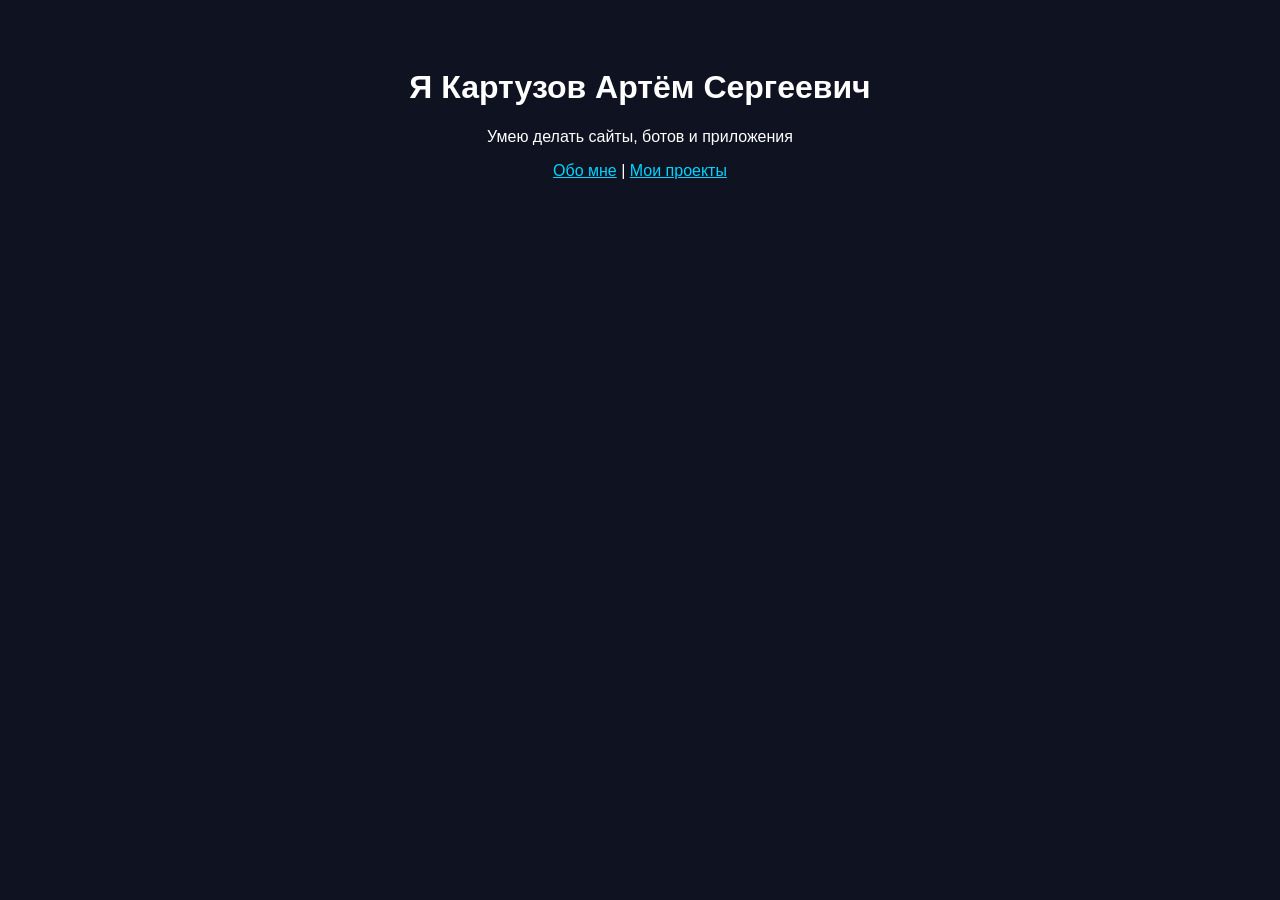
==== index.html @ 10191987 "Add files via upload" ====
<!DOCTYPE html><html lang='ru'><head><meta charset='UTF-8'><title>Главная</title><link rel='stylesheet' href='styles.css'></head><body><h1>Я Картузов Артём Сергеевич</h1><p>Умею делать сайты, ботов и приложения</p><a href='about.html'>Обо мне</a> | <a href='projects.html'>Мои проекты</a><script src='script.js'></script></body></html>
---- styles.css ----
body{font-family:sans-serif;background:#0f1220;color:white;text-align:center;padding:40px;}a{color:#00d4ff;}
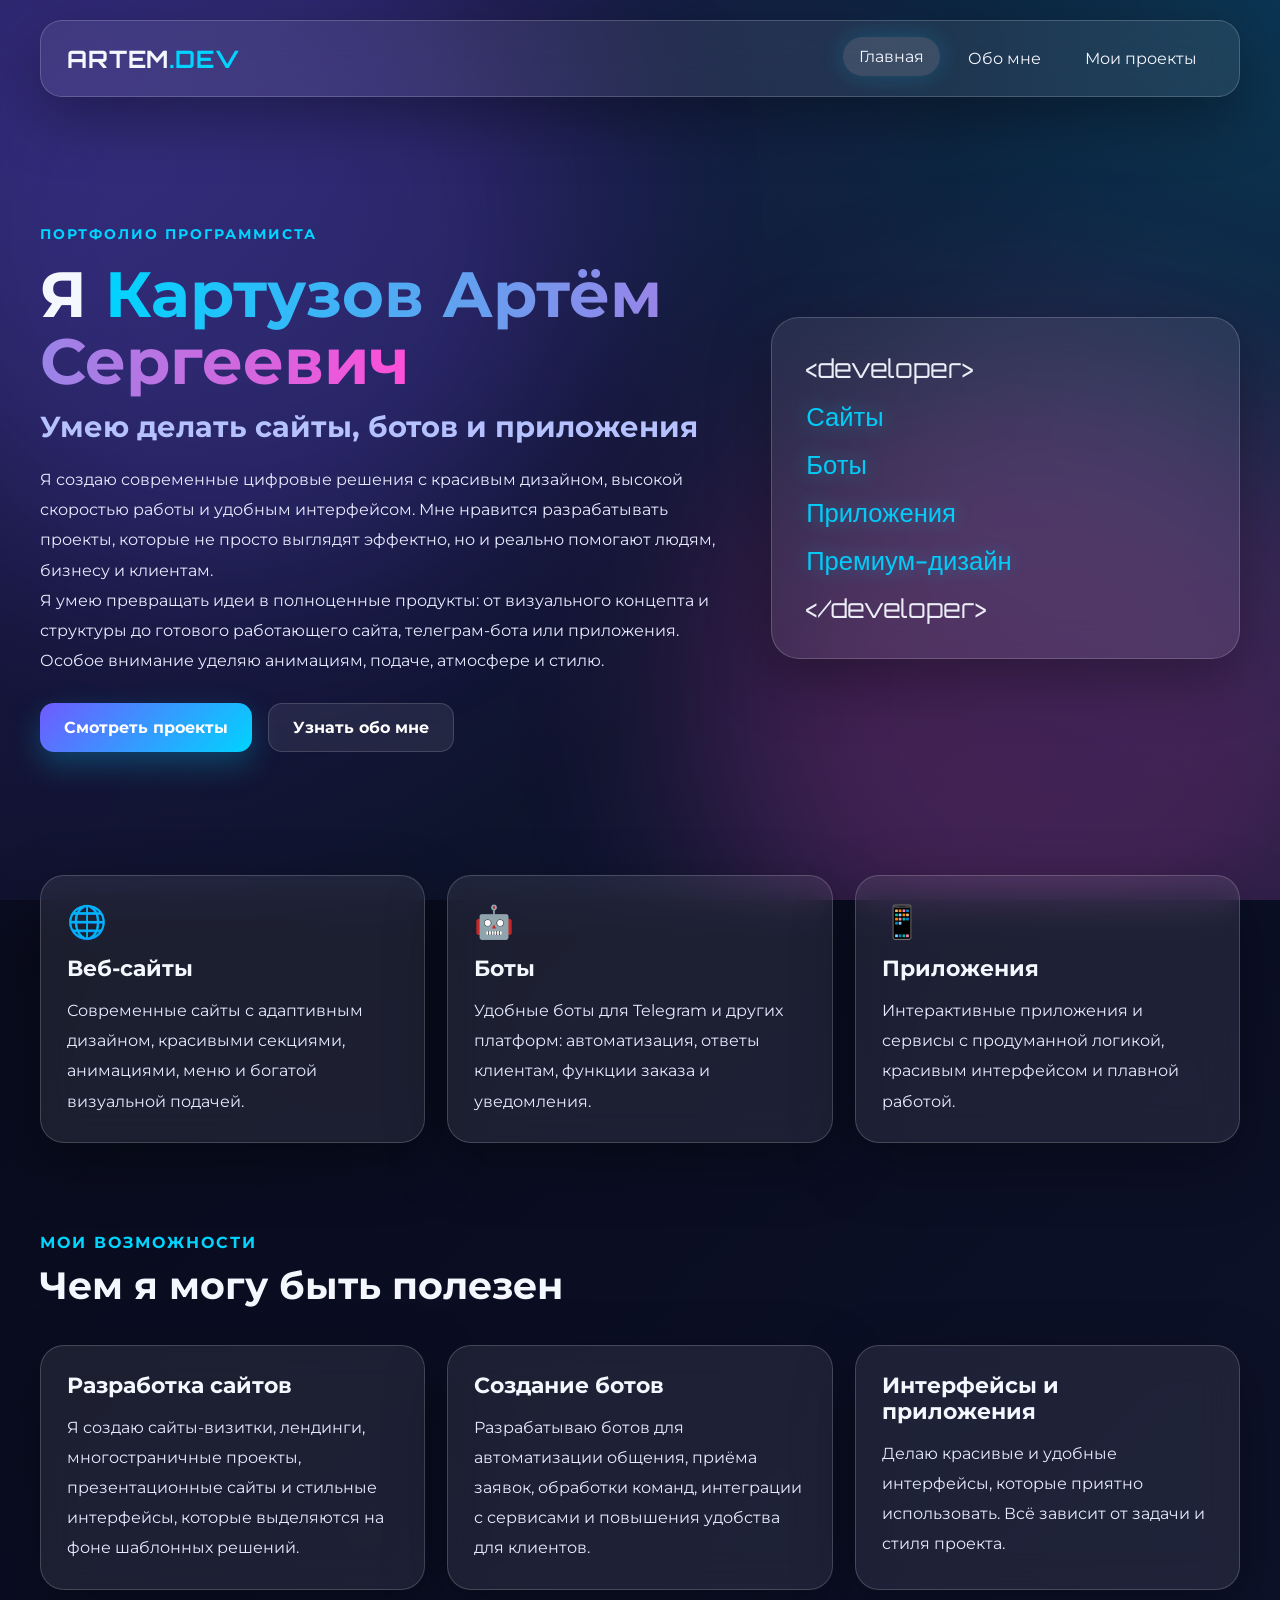
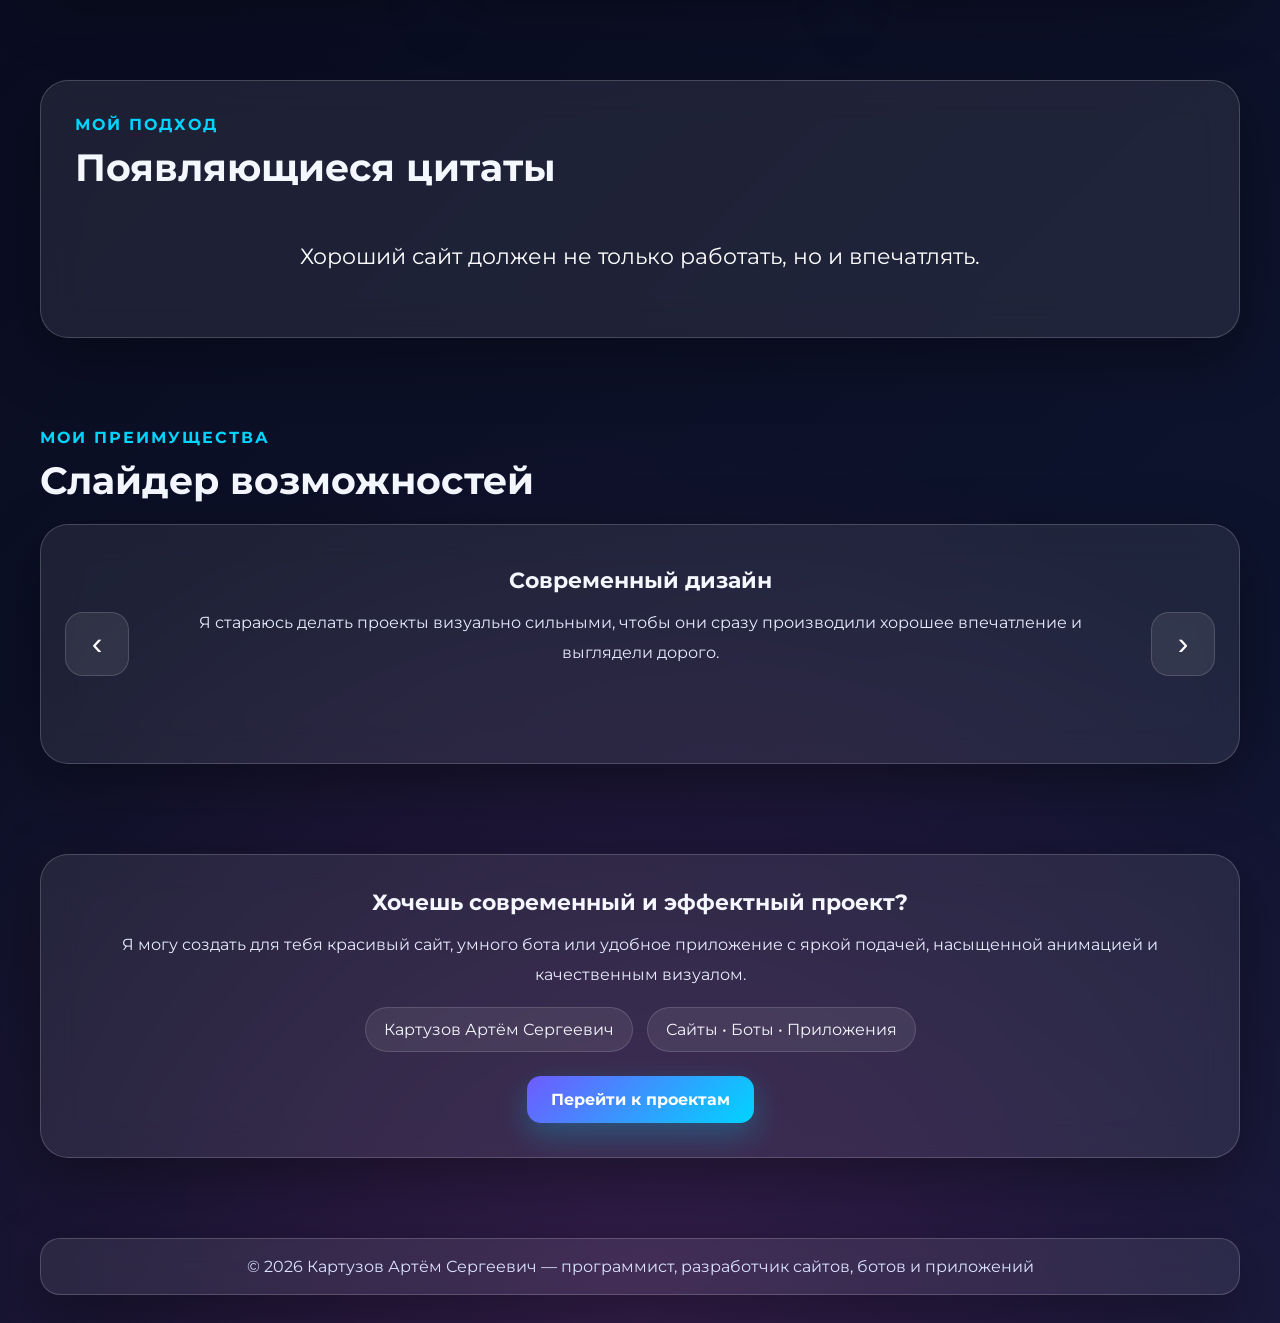
==== commit b961710d: "Add files via upload" ====
--- a/index.html
+++ b/index.html
@@ -1 +1,445 @@
-<!DOCTYPE html><html lang='ru'><head><meta charset='UTF-8'><title>Главная</title><link rel='stylesheet' href='styles.css'></head><body><h1>Я Картузов Артём Сергеевич</h1><p>Умею делать сайты, ботов и приложения</p><a href='about.html'>Обо мне</a> | <a href='projects.html'>Мои проекты</a><script src='script.js'></script></body></html>+<!DOCTYPE html>
+<html lang="ru">
+<head>
+  <meta charset="UTF-8" />
+  <meta name="viewport" content="width=device-width, initial-scale=1.0" />
+  <title>Артём Картузов — Программист</title>
+  <link rel="preconnect" href="https://fonts.googleapis.com">
+  <link rel="preconnect" href="https://fonts.gstatic.com" crossorigin>
+  <link href="https://fonts.googleapis.com/css2?family=Montserrat:wght@400;500;700;800&family=Orbitron:wght@500;700&display=swap" rel="stylesheet">
+  <style>
+
+*{margin:0;padding:0;box-sizing:border-box}
+:root{
+  --bg:#070816;
+  --bg2:#0f1633;
+  --text:#f5f7ff;
+  --muted:#b6c2ff;
+  --accent1:#6f5bff;
+  --accent2:#00d4ff;
+  --accent3:#ff4fd8;
+  --glass:rgba(255,255,255,.08);
+  --border:rgba(255,255,255,.18);
+  --shadow:0 20px 60px rgba(0,0,0,.35);
+}
+html{scroll-behavior:smooth}
+body{
+  font-family:'Montserrat',sans-serif;
+  background:
+    radial-gradient(circle at top left, rgba(111,91,255,.25), transparent 30%),
+    radial-gradient(circle at top right, rgba(0,212,255,.18), transparent 25%),
+    radial-gradient(circle at bottom center, rgba(255,79,216,.16), transparent 30%),
+    linear-gradient(135deg,var(--bg),var(--bg2));
+  color:var(--text);
+  min-height:100vh;
+  overflow-x:hidden;
+}
+.bg-animation{
+  position:fixed; inset:0; z-index:-3;
+  background:linear-gradient(120deg, rgba(111,91,255,.08), rgba(0,212,255,.05), rgba(255,79,216,.08));
+  background-size:300% 300%;
+  animation:bgShift 10s ease infinite;
+}
+.particles{position:fixed; inset:0; z-index:-2; overflow:hidden}
+.particles::before,.particles::after{
+  content:""; position:absolute; width:700px; height:700px; border-radius:50%;
+  filter:blur(100px); opacity:.22;
+}
+.particles::before{top:-120px; left:-120px; background:var(--accent1); animation:blobMove1 12s ease-in-out infinite}
+.particles::after{bottom:-150px; right:-120px; background:var(--accent3); animation:blobMove2 14s ease-in-out infinite}
+.glass{
+  background:var(--glass);
+  backdrop-filter:blur(18px);
+  -webkit-backdrop-filter:blur(18px);
+  border:1px solid var(--border);
+  box-shadow:var(--shadow);
+}
+.header{
+  width:calc(100% - 40px); max-width:1200px; margin:20px auto 0;
+  border-radius:22px; padding:18px 26px; display:flex; justify-content:space-between;
+  align-items:center; position:sticky; top:16px; z-index:50;
+}
+.logo{font-family:'Orbitron',sans-serif; font-size:1.5rem; font-weight:700; letter-spacing:1px}
+.logo span{color:var(--accent2)}
+.nav{display:flex; gap:12px; flex-wrap:wrap}
+.nav a{
+  color:var(--text); text-decoration:none; padding:10px 16px; border-radius:999px;
+  transition:.35s ease; position:relative;
+}
+.nav a:hover,.nav a.active{
+  background:rgba(255,255,255,.12); transform:translateY(-2px);
+  box-shadow:0 0 25px rgba(0,212,255,.2);
+}
+main{width:min(1200px, calc(100% - 40px)); margin:40px auto 80px}
+.hero,.page-hero{
+  display:grid; grid-template-columns:1.2fr .8fr; gap:28px; align-items:center; min-height:78vh;
+}
+.page-hero{grid-template-columns:1fr; min-height:auto; padding:60px 0 20px}
+.hero-badge{
+  display:inline-block; font-size:.9rem; font-weight:700; letter-spacing:2px;
+  color:var(--accent2); margin-bottom:18px;
+}
+.hero h1,.page-hero h1{font-size:clamp(2.4rem,5vw,5rem); line-height:1.05; margin-bottom:14px}
+.hero h1 span{
+  background:linear-gradient(90deg,var(--accent2),var(--accent3),#fff);
+  -webkit-background-clip:text; -webkit-text-fill-color:transparent;
+  background-size:200% auto; animation:shine 4s linear infinite;
+}
+.hero h2{font-size:clamp(1.2rem,2.3vw,2rem); color:var(--muted); margin-bottom:20px}
+.hero-description,.page-hero p,.service-card p,.project-card p,.about-box p,.stat p,.cta p,.timeline-item p,.slide p{
+  font-size:1.02rem; line-height:1.85; color:#e7ebff;
+}
+.hero-buttons{display:flex; gap:16px; flex-wrap:wrap; margin-top:28px}
+.btn{
+  display:inline-flex; align-items:center; justify-content:center; gap:8px; text-decoration:none;
+  padding:14px 24px; border-radius:14px; font-weight:700;
+  transition:transform .35s ease, box-shadow .35s ease, background .35s ease;
+}
+.btn:hover{transform:translateY(-4px) scale(1.02)}
+.btn-primary{background:linear-gradient(135deg,var(--accent1),var(--accent2)); color:#fff; box-shadow:0 12px 30px rgba(0,212,255,.25)}
+.btn-secondary{background:rgba(255,255,255,.08); color:#fff; border:1px solid rgba(255,255,255,.15)}
+.hero-card{
+  border-radius:28px; padding:34px; min-height:320px; display:flex; flex-direction:column; justify-content:center; gap:16px;
+}
+.code-line{font-family:'Orbitron',sans-serif; font-size:clamp(1.2rem,2vw,1.6rem); opacity:.95}
+.code-line.accent{color:var(--accent2); text-shadow:0 0 20px rgba(0,212,255,.45)}
+.stats,.cards-grid,.projects-grid,.about-grid{
+  display:grid; grid-template-columns:repeat(3,1fr); gap:22px; margin-top:36px;
+}
+.projects-grid{grid-template-columns:repeat(2,1fr)}
+.stat,.service-card,.project-card,.about-box{border-radius:24px; padding:26px; position:relative; overflow:hidden}
+.stat h3,.service-card h3,.project-card h2,.about-box h2,.timeline-item h3,.cta h2,.slide h3{margin-bottom:14px; font-size:1.35rem}
+.section-title{margin-top:90px; margin-bottom:20px}
+.section-title.compact{margin-top:0}
+.section-title p{color:var(--accent2); letter-spacing:2px; font-weight:700; margin-bottom:10px}
+.section-title h2{font-size:clamp(2rem,3vw,3rem)}
+.cta{margin-top:90px; padding:34px; border-radius:28px; text-align:center}
+.footer{
+  width:min(1200px, calc(100% - 40px)); margin:0 auto 28px; border-radius:20px; text-align:center; padding:18px; color:#dbe2ff;
+}
+.inner-page{padding-top:30px}
+.timeline{margin-top:90px}
+.timeline-list{display:flex; flex-direction:column; gap:20px}
+.timeline-item{
+  display:grid; grid-template-columns:90px 1fr; gap:20px; padding:24px; border-radius:24px;
+}
+.timeline-item span{font-size:2rem; font-weight:800; color:var(--accent2)}
+.project-card{min-height:320px}
+.project-glow{
+  position:absolute; inset:auto -40px -40px auto; width:150px; height:150px;
+  background:radial-gradient(circle, rgba(0,212,255,.35), transparent 70%); filter:blur(8px);
+}
+.project-image.emoji{
+  width:76px; height:76px; display:grid; place-items:center; font-size:2rem;
+  border-radius:18px; margin-bottom:18px; background:rgba(255,255,255,.08); border:1px solid rgba(255,255,255,.15)
+}
+.hover-lift{transition:transform .45s ease, box-shadow .45s ease, border-color .45s ease}
+.hover-lift:hover{
+  transform:translateY(-10px) scale(1.01);
+  box-shadow:0 20px 50px rgba(0,0,0,.35), 0 0 30px rgba(111,91,255,.18);
+  border-color:rgba(255,255,255,.3);
+}
+.floating{animation:floatCard 4.5s ease-in-out infinite}
+.reveal{opacity:0; transform:translateY(40px); transition:opacity .9s ease, transform .9s ease}
+.reveal.visible{opacity:1; transform:translateY(0)}
+.icon{font-size:2rem; margin-bottom:14px}
+.quotes-section{margin-top:90px; padding:34px; border-radius:28px}
+.quote-box{
+  min-height:92px; display:flex; align-items:center; justify-content:center; text-align:center;
+  font-size:1.35rem; line-height:1.6; color:#fff; padding:18px;
+}
+.slider-section{margin-top:90px}
+.slider{
+  display:grid; grid-template-columns:64px 1fr 64px; align-items:center; gap:20px;
+  border-radius:28px; padding:24px;
+}
+.slides{overflow:hidden; min-height:190px; position:relative}
+.slide{
+  display:none; text-align:center; padding:18px;
+}
+.slide.active{display:block; animation:fadeIn .6s ease}
+.slider-btn{
+  border:none; cursor:pointer; border-radius:18px; height:64px; font-size:2rem;
+  background:rgba(255,255,255,.08); color:#fff; border:1px solid rgba(255,255,255,.15);
+  transition:.3s ease;
+}
+.slider-btn:hover{transform:scale(1.06); background:rgba(255,255,255,.14)}
+.contact-lines{display:flex; gap:14px; justify-content:center; flex-wrap:wrap; margin:18px 0 24px}
+.contact-lines span{
+  padding:12px 18px; border-radius:999px; background:rgba(255,255,255,.08); border:1px solid rgba(255,255,255,.14)
+}
+.scroll-top{
+  position:fixed; right:20px; bottom:20px; width:52px; height:52px; border:none; border-radius:50%;
+  font-size:1.4rem; cursor:pointer; color:#fff; z-index:120;
+  background:linear-gradient(135deg,var(--accent1),var(--accent2)); box-shadow:0 10px 30px rgba(0,212,255,.25);
+  opacity:0; pointer-events:none; transform:translateY(20px); transition:.3s ease;
+}
+.scroll-top.show{opacity:1; pointer-events:auto; transform:translateY(0)}
+@keyframes bgShift{0%{background-position:0% 50%}50%{background-position:100% 50%}100%{background-position:0% 50%}}
+@keyframes blobMove1{0%,100%{transform:translate(0,0) scale(1)}50%{transform:translate(80px,60px) scale(1.12)}}
+@keyframes blobMove2{0%,100%{transform:translate(0,0) scale(1)}50%{transform:translate(-70px,-60px) scale(1.15)}}
+@keyframes floatCard{0%,100%{transform:translateY(0)}50%{transform:translateY(-14px)}}
+@keyframes shine{0%{background-position:0% center}100%{background-position:200% center}}
+@keyframes fadeIn{from{opacity:0; transform:translateY(10px)}to{opacity:1; transform:translateY(0)}}
+@media (max-width:980px){
+  .hero,.stats,.cards-grid,.about-grid,.projects-grid{grid-template-columns:1fr}
+  .hero{min-height:auto; padding-top:30px}
+  .header{flex-direction:column; gap:14px}
+  .slider{grid-template-columns:1fr}
+  .slider-btn{height:52px}
+}
+@media (max-width:640px){
+  .hero h1,.page-hero h1{font-size:2.1rem}
+  .hero-card,.stat,.service-card,.project-card,.about-box,.timeline-item,.cta,.quotes-section{padding:20px}
+  .timeline-item{grid-template-columns:1fr}
+  .nav{justify-content:center}
+  .header{padding:16px}
+}
+
+  </style>
+</head>
+<body>
+  <div class="bg-animation"></div>
+  <div class="particles"></div>
+  <button class="scroll-top" id="scrollTopBtn" aria-label="Наверх">↑</button>
+  
+  <header class="header glass">
+    <div class="logo">ARTEM<span>.DEV</span></div>
+    <nav class="nav">
+      <a href="index.html" class="active">Главная</a>
+      <a href="about.html" >Обо мне</a>
+      <a href="projects.html" >Мои проекты</a>
+    </nav>
+  </header>
+
+  
+<main>
+  <section class="hero reveal">
+    <div class="hero-text">
+      <p class="hero-badge">ПОРТФОЛИО ПРОГРАММИСТА</p>
+      <h1>Я <span>Картузов Артём Сергеевич</span></h1>
+      <h2>Умею делать сайты, ботов и приложения</h2>
+      <p class="hero-description">
+        Я создаю современные цифровые решения с красивым дизайном, высокой скоростью работы и удобным интерфейсом.
+        Мне нравится разрабатывать проекты, которые не просто выглядят эффектно, но и реально помогают людям,
+        бизнесу и клиентам.
+      </p>
+      <p class="hero-description">
+        Я умею превращать идеи в полноценные продукты: от визуального концепта и структуры до готового работающего
+        сайта, телеграм-бота или приложения. Особое внимание уделяю анимациям, подаче, атмосфере и стилю.
+      </p>
+      <div class="hero-buttons">
+        <a href="projects.html" class="btn btn-primary">Смотреть проекты</a>
+        <a href="about.html" class="btn btn-secondary">Узнать обо мне</a>
+      </div>
+    </div>
+
+    <div class="hero-card glass floating">
+      <div class="code-line">&lt;developer&gt;</div>
+      <div class="code-line accent">Сайты</div>
+      <div class="code-line accent">Боты</div>
+      <div class="code-line accent">Приложения</div>
+      <div class="code-line accent">Премиум-дизайн</div>
+      <div class="code-line">&lt;/developer&gt;</div>
+    </div>
+  </section>
+
+  <section class="stats reveal">
+    <div class="stat glass hover-lift">
+      <div class="icon">🌐</div>
+      <h3>Веб-сайты</h3>
+      <p>Современные сайты с адаптивным дизайном, красивыми секциями, анимациями, меню и богатой визуальной подачей.</p>
+    </div>
+    <div class="stat glass hover-lift">
+      <div class="icon">🤖</div>
+      <h3>Боты</h3>
+      <p>Удобные боты для Telegram и других платформ: автоматизация, ответы клиентам, функции заказа и уведомления.</p>
+    </div>
+    <div class="stat glass hover-lift">
+      <div class="icon">📱</div>
+      <h3>Приложения</h3>
+      <p>Интерактивные приложения и сервисы с продуманной логикой, красивым интерфейсом и плавной работой.</p>
+    </div>
+  </section>
+
+  <section class="services reveal">
+    <div class="section-title">
+      <p>МОИ ВОЗМОЖНОСТИ</p>
+      <h2>Чем я могу быть полезен</h2>
+    </div>
+
+    <div class="cards-grid">
+      <article class="service-card glass hover-lift">
+        <h3>Разработка сайтов</h3>
+        <p>Я создаю сайты-визитки, лендинги, многостраничные проекты, презентационные сайты и стильные интерфейсы, которые выделяются на фоне шаблонных решений.</p>
+      </article>
+      <article class="service-card glass hover-lift">
+        <h3>Создание ботов</h3>
+        <p>Разрабатываю ботов для автоматизации общения, приёма заявок, обработки команд, интеграции с сервисами и повышения удобства для клиентов.</p>
+      </article>
+      <article class="service-card glass hover-lift">
+        <h3>Интерфейсы и приложения</h3>
+        <p>Делаю красивые и удобные интерфейсы, которые приятно использовать. Всё зависит от задачи и стиля проекта.</p>
+      </article>
+    </div>
+  </section>
+
+  <section class="quotes-section reveal glass">
+    <div class="section-title compact">
+      <p>МОЙ ПОДХОД</p>
+      <h2>Появляющиеся цитаты</h2>
+    </div>
+    <div class="quote-box" id="quoteBox">Код — это не просто строки. Это способ превратить идею в реальность.</div>
+  </section>
+
+  <section class="slider-section reveal">
+    <div class="section-title">
+      <p>МОИ ПРЕИМУЩЕСТВА</p>
+      <h2>Слайдер возможностей</h2>
+    </div>
+    <div class="slider glass">
+      <button class="slider-btn" id="prevSlide">‹</button>
+      <div class="slides">
+        <div class="slide active">
+          <h3>Современный дизайн</h3>
+          <p>Я стараюсь делать проекты визуально сильными, чтобы они сразу производили хорошее впечатление и выглядели дорого.</p>
+        </div>
+        <div class="slide">
+          <h3>Плавные анимации</h3>
+          <p>Красивое появление блоков, мягкие переходы, интерактив и ощущение живого интерфейса.</p>
+        </div>
+        <div class="slide">
+          <h3>Гибкая разработка</h3>
+          <p>Можно сделать простой аккуратный сайт, а можно эффектный премиальный проект — всё зависит от задачи.</p>
+        </div>
+      </div>
+      <button class="slider-btn" id="nextSlide">›</button>
+    </div>
+  </section>
+
+  <section class="cta reveal glass">
+    <h2>Хочешь современный и эффектный проект?</h2>
+    <p>Я могу создать для тебя красивый сайт, умного бота или удобное приложение с яркой подачей, насыщенной анимацией и качественным визуалом.</p>
+    <div class="contact-lines">
+      <span>Картузов Артём Сергеевич</span>
+      <span>Сайты • Боты • Приложения</span>
+    </div>
+    <a href="projects.html" class="btn btn-primary">Перейти к проектам</a>
+  </section>
+</main>
+
+  <footer class="footer glass">
+    <p>© 2026 Картузов Артём Сергеевич — программист, разработчик сайтов, ботов и приложений</p>
+  </footer>
+  <script>
+
+document.addEventListener('DOMContentLoaded', () => {
+  const revealElements = document.querySelectorAll('.reveal');
+  const revealOnScroll = () => {
+    const trigger = window.innerHeight * 0.85;
+    revealElements.forEach(el => {
+      const rect = el.getBoundingClientRect();
+      if (rect.top < trigger) el.classList.add('visible');
+    });
+  };
+  revealOnScroll();
+  window.addEventListener('scroll', revealOnScroll);
+
+  const cards = document.querySelectorAll('.hover-lift');
+  cards.forEach(card => {
+    card.addEventListener('mousemove', e => {
+      const rect = card.getBoundingClientRect();
+      const x = e.clientX - rect.left;
+      const y = e.clientY - rect.top;
+      const centerX = rect.width / 2;
+      const centerY = rect.height / 2;
+      const rotateY = (x - centerX) / 20;
+      const rotateX = -(y - centerY) / 20;
+      card.style.transform = `perspective(1000px) rotateX(${rotateX}deg) rotateY(${rotateY}deg) translateY(-8px)`;
+    });
+    card.addEventListener('mouseleave', () => { card.style.transform = ''; });
+  });
+
+  const scrollTopBtn = document.getElementById('scrollTopBtn');
+  if (scrollTopBtn) {
+    const toggleButton = () => {
+      if (window.scrollY > 260) scrollTopBtn.classList.add('show');
+      else scrollTopBtn.classList.remove('show');
+    };
+    toggleButton();
+    window.addEventListener('scroll', toggleButton);
+    scrollTopBtn.addEventListener('click', () => window.scrollTo({ top: 0, behavior: 'smooth' }));
+  }
+
+  const quotes = [
+    'Код — это не просто строки. Это способ превратить идею в реальность.',
+    'Хороший сайт должен не только работать, но и впечатлять.',
+    'Анимация оживляет интерфейс и делает проект современнее.',
+    'Сильный визуал помогает запомнить проект с первых секунд.',
+    'Программист создаёт не страницу, а цифровое впечатление.'
+  ];
+  const quoteBox = document.getElementById('quoteBox');
+  if (quoteBox) {
+    let quoteIndex = 0;
+    setInterval(() => {
+      quoteIndex = (quoteIndex + 1) % quotes.length;
+      quoteBox.style.opacity = '0';
+      quoteBox.style.transform = 'translateY(12px)';
+      setTimeout(() => {
+        quoteBox.textContent = quotes[quoteIndex];
+        quoteBox.style.opacity = '1';
+        quoteBox.style.transform = 'translateY(0)';
+      }, 280);
+    }, 3200);
+  }
+
+  const slides = document.querySelectorAll('.slide');
+  const prevBtn = document.getElementById('prevSlide');
+  const nextBtn = document.getElementById('nextSlide');
+  if (slides.length) {
+    let currentSlide = 0;
+    const showSlide = index => {
+      slides.forEach((slide, i) => slide.classList.toggle('active', i === index));
+    };
+    const nextSlide = () => {
+      currentSlide = (currentSlide + 1) % slides.length;
+      showSlide(currentSlide);
+    };
+    const prevSlide = () => {
+      currentSlide = (currentSlide - 1 + slides.length) % slides.length;
+      showSlide(currentSlide);
+    };
+    if (nextBtn) nextBtn.addEventListener('click', nextSlide);
+    if (prevBtn) prevBtn.addEventListener('click', prevSlide);
+    setInterval(nextSlide, 4500);
+  }
+
+  const createParticle = () => {
+    const particle = document.createElement('span');
+    particle.className = 'dynamic-particle';
+    particle.style.position = 'fixed';
+    particle.style.width = `${Math.random() * 6 + 4}px`;
+    particle.style.height = particle.style.width;
+    particle.style.left = `${Math.random() * window.innerWidth}px`;
+    particle.style.top = `${window.innerHeight + 20}px`;
+    particle.style.borderRadius = '50%';
+    particle.style.pointerEvents = 'none';
+    particle.style.background = Math.random() > 0.5 ? 'rgba(0, 212, 255, 0.8)' : 'rgba(255, 79, 216, 0.75)';
+    particle.style.boxShadow = '0 0 20px currentColor';
+    particle.style.zIndex = '-1';
+    particle.style.opacity = '0.7';
+    particle.style.transition = 'transform 5s linear, opacity 5s linear, top 5s linear';
+    document.body.appendChild(particle);
+    requestAnimationFrame(() => {
+      particle.style.top = '-40px';
+      particle.style.transform = `translateX(${(Math.random() - 0.5) * 200}px) scale(${Math.random() * 1.4 + 0.6})`;
+      particle.style.opacity = '0';
+    });
+    setTimeout(() => particle.remove(), 5000);
+  };
+  setInterval(createParticle, 500);
+});
+
+  </script>
+</body>
+</html>
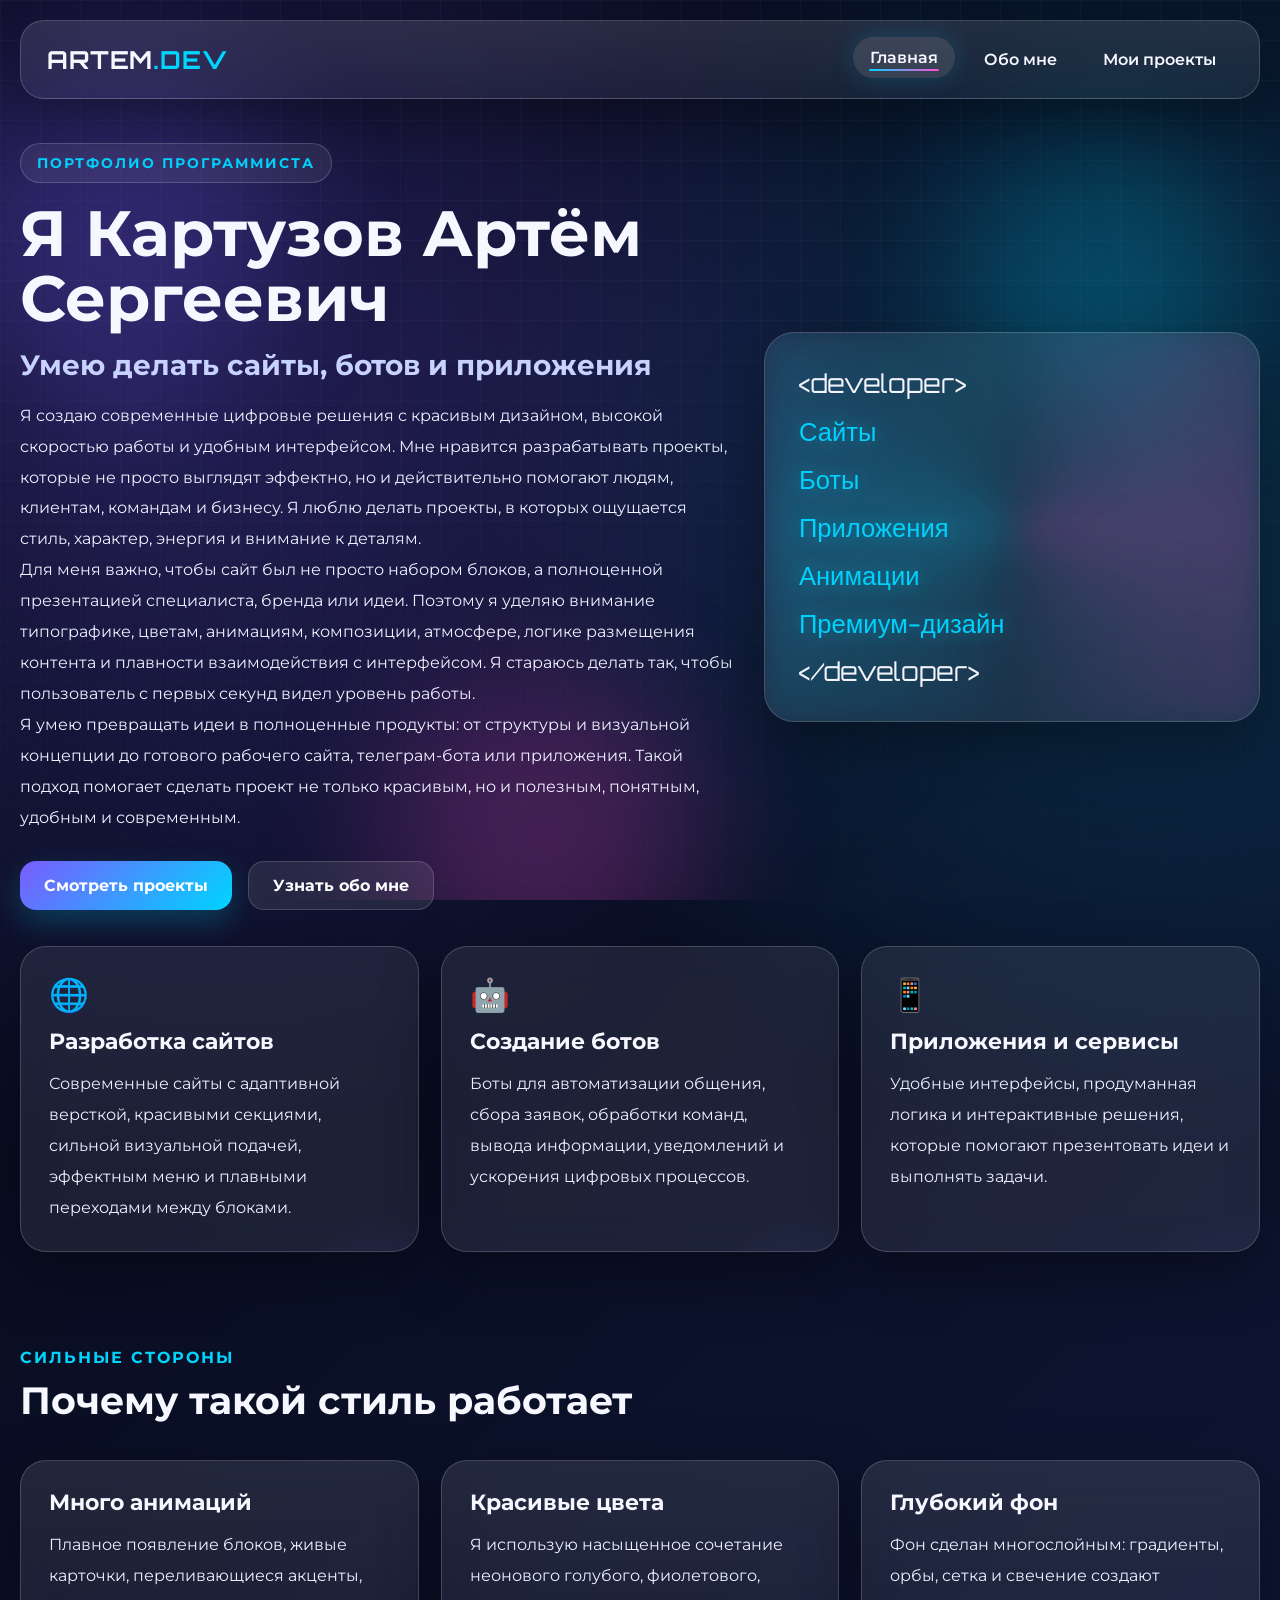
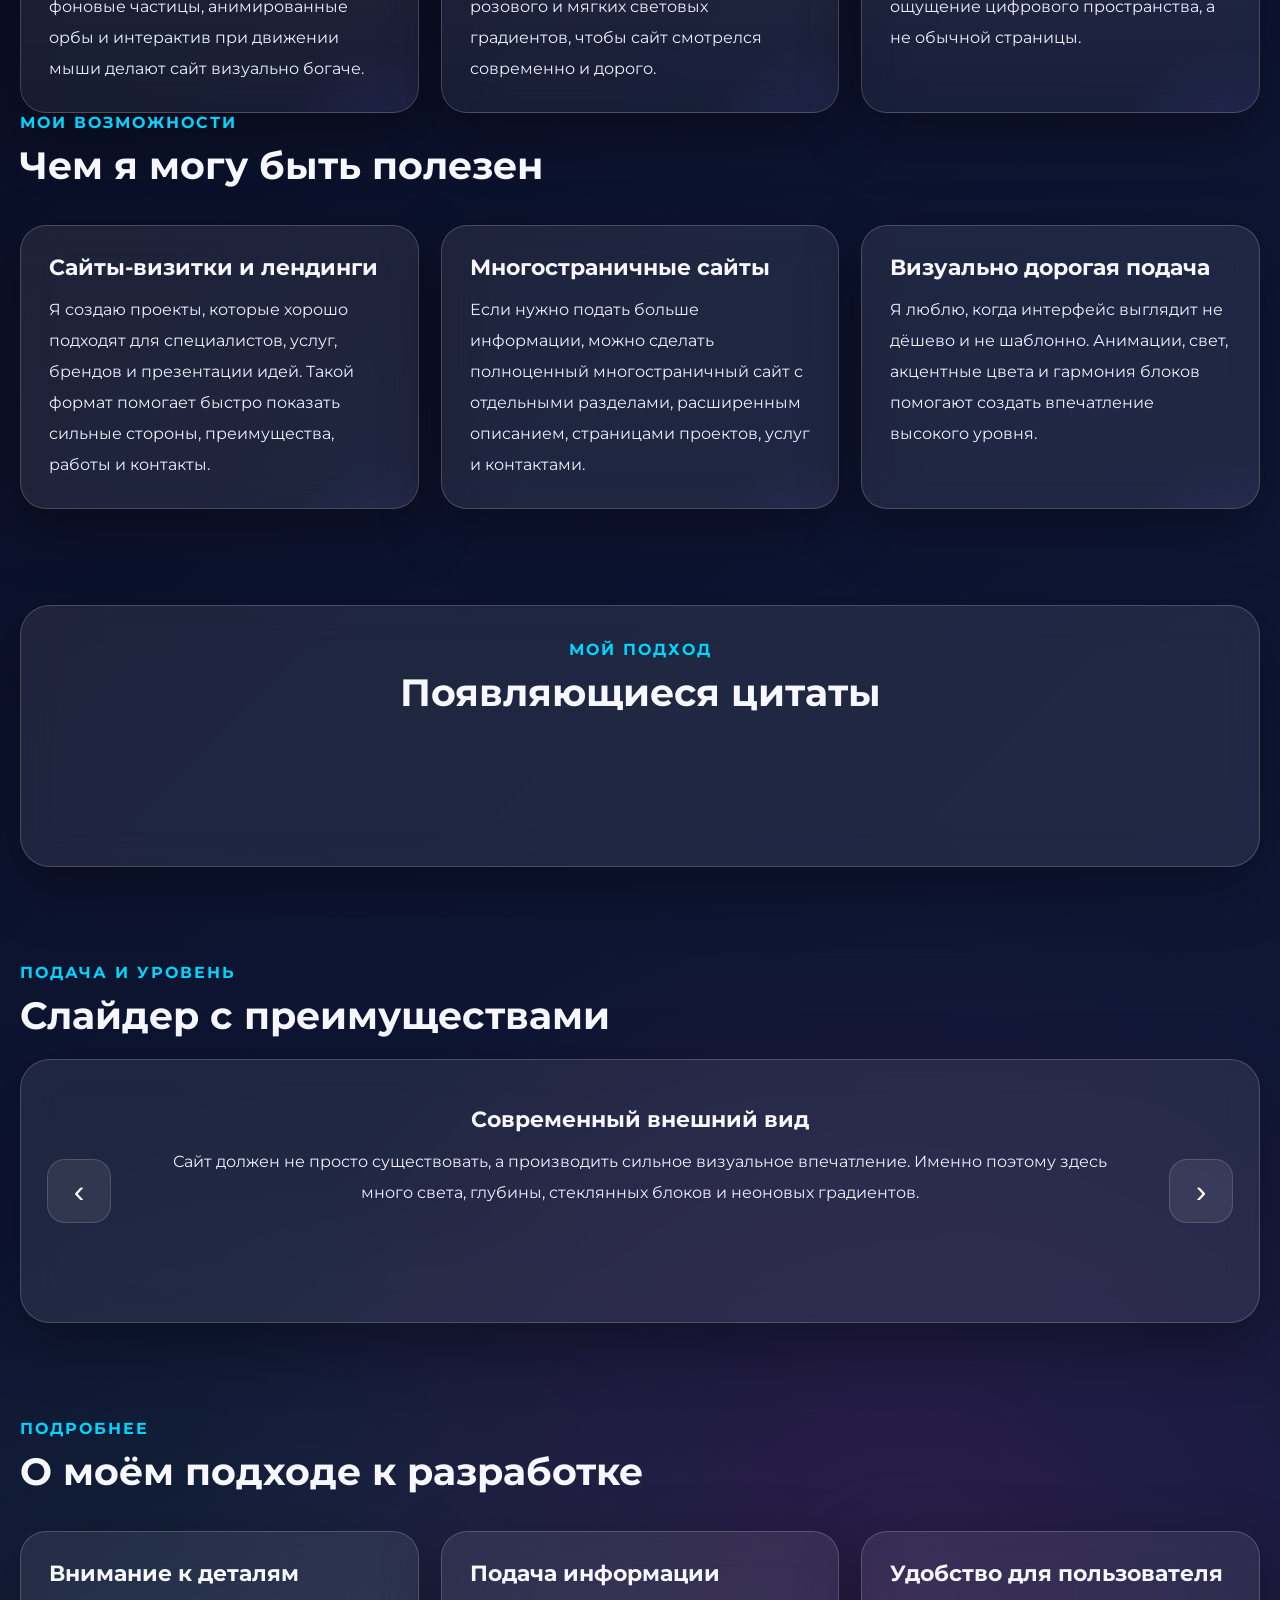
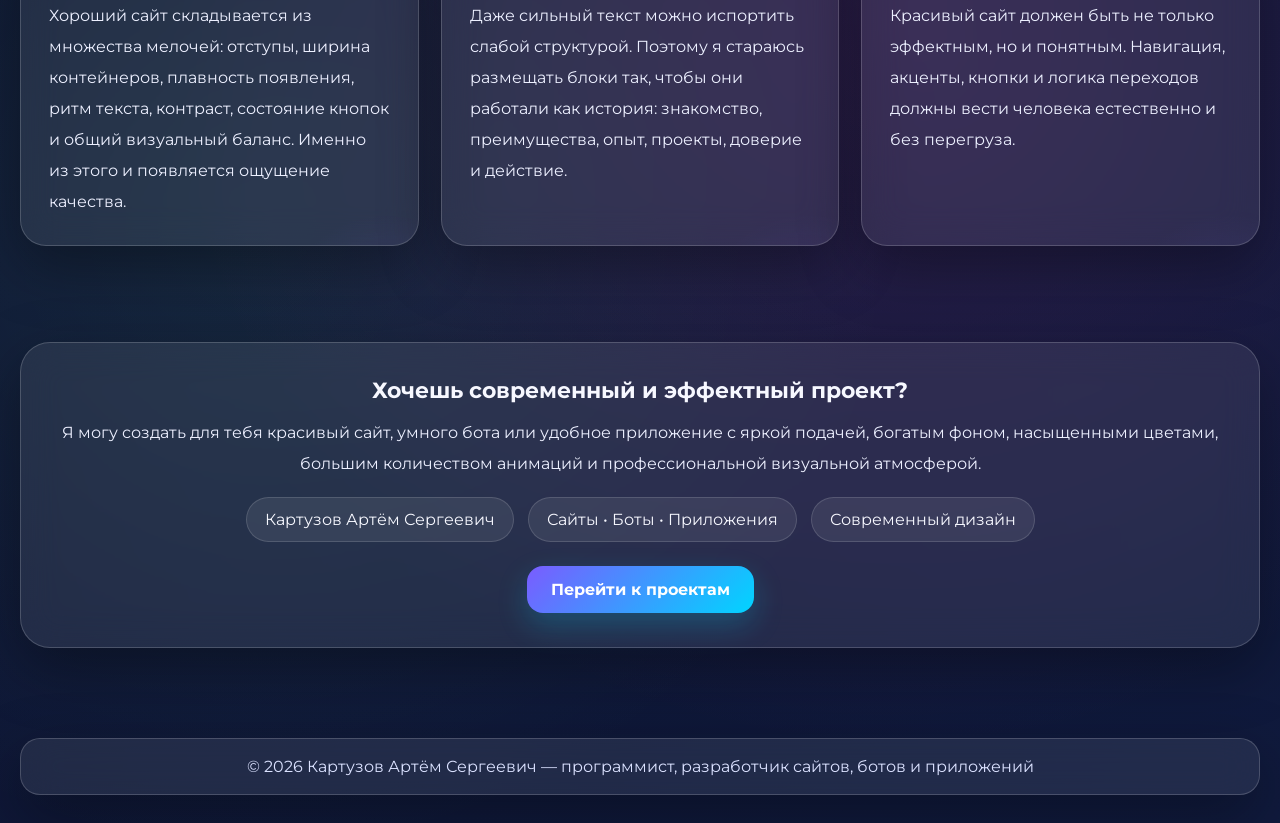
==== commit 9973e29f: "Add files via upload" ====
--- a/index.html
+++ b/index.html
@@ -3,22 +3,24 @@
 <head>
   <meta charset="UTF-8" />
   <meta name="viewport" content="width=device-width, initial-scale=1.0" />
-  <title>Артём Картузов — Программист</title>
+  <title>Артём Картузов — Портфолио программиста</title>
   <link rel="preconnect" href="https://fonts.googleapis.com">
   <link rel="preconnect" href="https://fonts.gstatic.com" crossorigin>
   <link href="https://fonts.googleapis.com/css2?family=Montserrat:wght@400;500;700;800&family=Orbitron:wght@500;700&display=swap" rel="stylesheet">
   <style>
-
 *{margin:0;padding:0;box-sizing:border-box}
 :root{
-  --bg:#070816;
-  --bg2:#0f1633;
-  --text:#f5f7ff;
-  --muted:#b6c2ff;
-  --accent1:#6f5bff;
-  --accent2:#00d4ff;
-  --accent3:#ff4fd8;
+  --bg:#050816;
+  --bg2:#0d1430;
+  --bg3:#101a3d;
+  --text:#f7f8ff;
+  --muted:#c7d2ff;
+  --accent1:#7a5cff;
+  --accent2:#00d5ff;
+  --accent3:#ff4fd2;
+  --accent4:#7dffb3;
   --glass:rgba(255,255,255,.08);
+  --glass-strong:rgba(255,255,255,.12);
   --border:rgba(255,255,255,.18);
   --shadow:0 20px 60px rgba(0,0,0,.35);
 }
@@ -26,27 +28,39 @@
 body{
   font-family:'Montserrat',sans-serif;
   background:
-    radial-gradient(circle at top left, rgba(111,91,255,.25), transparent 30%),
-    radial-gradient(circle at top right, rgba(0,212,255,.18), transparent 25%),
-    radial-gradient(circle at bottom center, rgba(255,79,216,.16), transparent 30%),
-    linear-gradient(135deg,var(--bg),var(--bg2));
+    radial-gradient(circle at 10% 10%, rgba(122,92,255,.22), transparent 20%),
+    radial-gradient(circle at 90% 12%, rgba(0,213,255,.16), transparent 18%),
+    radial-gradient(circle at 70% 80%, rgba(255,79,210,.12), transparent 22%),
+    radial-gradient(circle at 20% 85%, rgba(125,255,179,.08), transparent 18%),
+    linear-gradient(135deg,var(--bg),var(--bg2),var(--bg3));
   color:var(--text);
   min-height:100vh;
   overflow-x:hidden;
 }
 .bg-animation{
-  position:fixed; inset:0; z-index:-3;
-  background:linear-gradient(120deg, rgba(111,91,255,.08), rgba(0,212,255,.05), rgba(255,79,216,.08));
-  background-size:300% 300%;
-  animation:bgShift 10s ease infinite;
-}
-.particles{position:fixed; inset:0; z-index:-2; overflow:hidden}
-.particles::before,.particles::after{
-  content:""; position:absolute; width:700px; height:700px; border-radius:50%;
-  filter:blur(100px); opacity:.22;
-}
-.particles::before{top:-120px; left:-120px; background:var(--accent1); animation:blobMove1 12s ease-in-out infinite}
-.particles::after{bottom:-150px; right:-120px; background:var(--accent3); animation:blobMove2 14s ease-in-out infinite}
+  position:fixed; inset:0; z-index:-4;
+  background:
+    radial-gradient(circle at 20% 20%, rgba(122,92,255,.08), transparent 25%),
+    radial-gradient(circle at 80% 30%, rgba(0,213,255,.07), transparent 25%),
+    radial-gradient(circle at 50% 80%, rgba(255,79,210,.07), transparent 28%);
+  background-size:200% 200%;
+  animation:bgShift 14s ease infinite;
+}
+.grid-overlay{
+  position:fixed; inset:0; z-index:-3; pointer-events:none;
+  background-image:
+    linear-gradient(rgba(255,255,255,.03) 1px, transparent 1px),
+    linear-gradient(90deg, rgba(255,255,255,.03) 1px, transparent 1px);
+  background-size:40px 40px;
+  mask-image:linear-gradient(to bottom, rgba(0,0,0,.9), rgba(0,0,0,.35));
+}
+.orbs{position:fixed; inset:0; z-index:-2; overflow:hidden; pointer-events:none}
+.orb{
+  position:absolute; border-radius:50%; filter:blur(70px); opacity:.22; animation:floatOrb 16s ease-in-out infinite;
+}
+.orb1{width:340px;height:340px;left:-60px;top:50px;background:var(--accent1)}
+.orb2{width:280px;height:280px;right:40px;top:140px;background:var(--accent2);animation-delay:-4s}
+.orb3{width:320px;height:320px;left:30%;bottom:-100px;background:var(--accent3);animation-delay:-8s}
 .glass{
   background:var(--glass);
   backdrop-filter:blur(18px);
@@ -55,154 +69,174 @@
   box-shadow:var(--shadow);
 }
 .header{
-  width:calc(100% - 40px); max-width:1200px; margin:20px auto 0;
-  border-radius:22px; padding:18px 26px; display:flex; justify-content:space-between;
-  align-items:center; position:sticky; top:16px; z-index:50;
-}
-.logo{font-family:'Orbitron',sans-serif; font-size:1.5rem; font-weight:700; letter-spacing:1px}
+  width:calc(100% - 40px); max-width:1240px; margin:20px auto 0;
+  border-radius:24px; padding:18px 26px; display:flex; justify-content:space-between;
+  align-items:center; position:sticky; top:14px; z-index:50;
+  background:linear-gradient(180deg, rgba(255,255,255,.11), rgba(255,255,255,.06));
+}
+.logo{font-family:'Orbitron',sans-serif;font-size:1.55rem;font-weight:700;letter-spacing:1px}
 .logo span{color:var(--accent2)}
-.nav{display:flex; gap:12px; flex-wrap:wrap}
+.nav{display:flex;gap:12px;flex-wrap:wrap}
 .nav a{
-  color:var(--text); text-decoration:none; padding:10px 16px; border-radius:999px;
-  transition:.35s ease; position:relative;
+  color:var(--text);text-decoration:none;padding:11px 17px;border-radius:999px;transition:.35s ease;
+  position:relative;font-weight:600
+}
+.nav a::after{
+  content:"";position:absolute;left:16px;right:16px;bottom:7px;height:2px;border-radius:10px;
+  background:linear-gradient(90deg,var(--accent2),var(--accent3));transform:scaleX(0);transform-origin:center;transition:.35s ease
 }
 .nav a:hover,.nav a.active{
-  background:rgba(255,255,255,.12); transform:translateY(-2px);
-  box-shadow:0 0 25px rgba(0,212,255,.2);
-}
-main{width:min(1200px, calc(100% - 40px)); margin:40px auto 80px}
+  background:rgba(255,255,255,.12);transform:translateY(-2px);box-shadow:0 0 25px rgba(0,213,255,.18)
+}
+.nav a:hover::after,.nav a.active::after{transform:scaleX(1)}
+main{width:min(1240px, calc(100% - 40px)); margin:44px auto 90px}
 .hero,.page-hero{
-  display:grid; grid-template-columns:1.2fr .8fr; gap:28px; align-items:center; min-height:78vh;
-}
-.page-hero{grid-template-columns:1fr; min-height:auto; padding:60px 0 20px}
-.hero-badge{
-  display:inline-block; font-size:.9rem; font-weight:700; letter-spacing:2px;
-  color:var(--accent2); margin-bottom:18px;
-}
-.hero h1,.page-hero h1{font-size:clamp(2.4rem,5vw,5rem); line-height:1.05; margin-bottom:14px}
+  display:grid;grid-template-columns:1.18fr .82fr;gap:30px;align-items:center;min-height:80vh
+}
+.page-hero{grid-template-columns:1fr;min-height:auto;padding:58px 0 16px}
+.hero-badge,.mini-badge{
+  display:inline-block;padding:10px 16px;border-radius:999px;
+  border:1px solid rgba(255,255,255,.18);background:rgba(255,255,255,.07);
+  color:var(--accent2);font-size:.88rem;font-weight:700;letter-spacing:2px;margin-bottom:18px
+}
+.hero h1,.page-hero h1{font-size:clamp(2.5rem,5vw,5.2rem);line-height:1.02;margin-bottom:16px}
 .hero h1 span{
-  background:linear-gradient(90deg,var(--accent2),var(--accent3),#fff);
-  -webkit-background-clip:text; -webkit-text-fill-color:transparent;
-  background-size:200% auto; animation:shine 4s linear infinite;
-}
-.hero h2{font-size:clamp(1.2rem,2.3vw,2rem); color:var(--muted); margin-bottom:20px}
-.hero-description,.page-hero p,.service-card p,.project-card p,.about-box p,.stat p,.cta p,.timeline-item p,.slide p{
-  font-size:1.02rem; line-height:1.85; color:#e7ebff;
-}
-.hero-buttons{display:flex; gap:16px; flex-wrap:wrap; margin-top:28px}
+  background:linear-gradient(90deg,var(--accent2),var(--accent3),#ffffff,var(--accent4));
+  -webkit-background-clip:text;-webkit-text-fill-color:transparent;background-size:250% auto;animation:shine 6s linear infinite
+}
+.hero h2{font-size:clamp(1.2rem,2.2vw,2rem);color:var(--muted);margin-bottom:18px}
+.hero-description,.page-hero p,.service-card p,.project-card p,.about-box p,.stat p,.cta p,.timeline-item p,.slide p,.feature-panel p,.text-block p,.contact-card p{
+  font-size:1.02rem;line-height:1.9;color:#edf0ff
+}
+.hero-buttons{display:flex;gap:16px;flex-wrap:wrap;margin-top:28px}
 .btn{
-  display:inline-flex; align-items:center; justify-content:center; gap:8px; text-decoration:none;
-  padding:14px 24px; border-radius:14px; font-weight:700;
-  transition:transform .35s ease, box-shadow .35s ease, background .35s ease;
+  display:inline-flex;align-items:center;justify-content:center;gap:8px;text-decoration:none;
+  padding:14px 24px;border-radius:16px;font-weight:700;transition:transform .35s ease, box-shadow .35s ease, background .35s ease
 }
 .btn:hover{transform:translateY(-4px) scale(1.02)}
-.btn-primary{background:linear-gradient(135deg,var(--accent1),var(--accent2)); color:#fff; box-shadow:0 12px 30px rgba(0,212,255,.25)}
-.btn-secondary{background:rgba(255,255,255,.08); color:#fff; border:1px solid rgba(255,255,255,.15)}
+.btn-primary{background:linear-gradient(135deg,var(--accent1),var(--accent2));color:#fff;box-shadow:0 12px 30px rgba(0,213,255,.22)}
+.btn-secondary{background:rgba(255,255,255,.09);color:#fff;border:1px solid rgba(255,255,255,.16)}
 .hero-card{
-  border-radius:28px; padding:34px; min-height:320px; display:flex; flex-direction:column; justify-content:center; gap:16px;
-}
-.code-line{font-family:'Orbitron',sans-serif; font-size:clamp(1.2rem,2vw,1.6rem); opacity:.95}
-.code-line.accent{color:var(--accent2); text-shadow:0 0 20px rgba(0,212,255,.45)}
-.stats,.cards-grid,.projects-grid,.about-grid{
-  display:grid; grid-template-columns:repeat(3,1fr); gap:22px; margin-top:36px;
+  border-radius:30px;padding:34px;min-height:350px;display:flex;flex-direction:column;justify-content:center;gap:16px;position:relative;overflow:hidden
+}
+.hero-card::before{
+  content:"";position:absolute;inset:-2px;background:conic-gradient(from 180deg, transparent, rgba(0,213,255,.3), transparent, rgba(255,79,210,.25), transparent);
+  filter:blur(16px);opacity:.75
+}
+.hero-card > *{position:relative}
+.code-line{font-family:'Orbitron',sans-serif;font-size:clamp(1.2rem,2vw,1.65rem);opacity:.98}
+.code-line.accent{color:var(--accent2);text-shadow:0 0 20px rgba(0,213,255,.45)}
+.stats,.cards-grid,.projects-grid,.about-grid,.feature-grid,.text-grid{
+  display:grid;grid-template-columns:repeat(3,1fr);gap:22px;margin-top:36px
 }
 .projects-grid{grid-template-columns:repeat(2,1fr)}
-.stat,.service-card,.project-card,.about-box{border-radius:24px; padding:26px; position:relative; overflow:hidden}
-.stat h3,.service-card h3,.project-card h2,.about-box h2,.timeline-item h3,.cta h2,.slide h3{margin-bottom:14px; font-size:1.35rem}
-.section-title{margin-top:90px; margin-bottom:20px}
+.stat,.service-card,.project-card,.about-box,.feature-panel,.text-block,.contact-card{
+  border-radius:26px;padding:28px;position:relative;overflow:hidden
+}
+.stat h3,.service-card h3,.project-card h2,.about-box h2,.timeline-item h3,.cta h2,.slide h3,.feature-panel h3,.text-block h3,.contact-card h3{
+  margin-bottom:14px;font-size:1.35rem
+}
+.section-title{margin-top:96px;margin-bottom:20px}
 .section-title.compact{margin-top:0}
-.section-title p{color:var(--accent2); letter-spacing:2px; font-weight:700; margin-bottom:10px}
-.section-title h2{font-size:clamp(2rem,3vw,3rem)}
-.cta{margin-top:90px; padding:34px; border-radius:28px; text-align:center}
-.footer{
-  width:min(1200px, calc(100% - 40px)); margin:0 auto 28px; border-radius:20px; text-align:center; padding:18px; color:#dbe2ff;
-}
-.inner-page{padding-top:30px}
-.timeline{margin-top:90px}
-.timeline-list{display:flex; flex-direction:column; gap:20px}
-.timeline-item{
-  display:grid; grid-template-columns:90px 1fr; gap:20px; padding:24px; border-radius:24px;
-}
-.timeline-item span{font-size:2rem; font-weight:800; color:var(--accent2)}
-.project-card{min-height:320px}
-.project-glow{
-  position:absolute; inset:auto -40px -40px auto; width:150px; height:150px;
-  background:radial-gradient(circle, rgba(0,212,255,.35), transparent 70%); filter:blur(8px);
-}
-.project-image.emoji{
-  width:76px; height:76px; display:grid; place-items:center; font-size:2rem;
-  border-radius:18px; margin-bottom:18px; background:rgba(255,255,255,.08); border:1px solid rgba(255,255,255,.15)
-}
+.section-title p{color:var(--accent2);letter-spacing:2px;font-weight:700;margin-bottom:10px}
+.section-title h2{font-size:clamp(2rem,3vw,3.1rem)}
+.icon{font-size:2rem;margin-bottom:14px}
 .hover-lift{transition:transform .45s ease, box-shadow .45s ease, border-color .45s ease}
 .hover-lift:hover{
   transform:translateY(-10px) scale(1.01);
-  box-shadow:0 20px 50px rgba(0,0,0,.35), 0 0 30px rgba(111,91,255,.18);
-  border-color:rgba(255,255,255,.3);
-}
-.floating{animation:floatCard 4.5s ease-in-out infinite}
-.reveal{opacity:0; transform:translateY(40px); transition:opacity .9s ease, transform .9s ease}
-.reveal.visible{opacity:1; transform:translateY(0)}
-.icon{font-size:2rem; margin-bottom:14px}
-.quotes-section{margin-top:90px; padding:34px; border-radius:28px}
+  box-shadow:0 20px 50px rgba(0,0,0,.35),0 0 30px rgba(111,91,255,.18);
+  border-color:rgba(255,255,255,.3)
+}
+.reveal{opacity:0;transform:translateY(42px);transition:opacity .9s ease,transform .9s ease}
+.reveal.visible{opacity:1;transform:translateY(0)}
+.floating{animation:floatCard 5s ease-in-out infinite}
+.quotes-section,.cta,.slider,.contact-card{
+  border-radius:30px
+}
+.quotes-section,.cta{margin-top:96px;padding:34px;text-align:center}
 .quote-box{
-  min-height:92px; display:flex; align-items:center; justify-content:center; text-align:center;
-  font-size:1.35rem; line-height:1.6; color:#fff; padding:18px;
-}
-.slider-section{margin-top:90px}
-.slider{
-  display:grid; grid-template-columns:64px 1fr 64px; align-items:center; gap:20px;
-  border-radius:28px; padding:24px;
-}
-.slides{overflow:hidden; min-height:190px; position:relative}
-.slide{
-  display:none; text-align:center; padding:18px;
-}
-.slide.active{display:block; animation:fadeIn .6s ease}
+  min-height:96px;display:flex;align-items:center;justify-content:center;text-align:center;padding:18px;
+  font-size:1.38rem;line-height:1.6;color:#fff;transition:.4s ease
+}
+.slider-section{margin-top:96px}
+.slider{display:grid;grid-template-columns:64px 1fr 64px;align-items:center;gap:20px;padding:26px}
+.slides{overflow:hidden;min-height:210px;position:relative}
+.slide{display:none;text-align:center;padding:20px}
+.slide.active{display:block;animation:fadeIn .6s ease}
 .slider-btn{
-  border:none; cursor:pointer; border-radius:18px; height:64px; font-size:2rem;
-  background:rgba(255,255,255,.08); color:#fff; border:1px solid rgba(255,255,255,.15);
-  transition:.3s ease;
-}
-.slider-btn:hover{transform:scale(1.06); background:rgba(255,255,255,.14)}
-.contact-lines{display:flex; gap:14px; justify-content:center; flex-wrap:wrap; margin:18px 0 24px}
-.contact-lines span{
-  padding:12px 18px; border-radius:999px; background:rgba(255,255,255,.08); border:1px solid rgba(255,255,255,.14)
-}
+  border:none;cursor:pointer;border-radius:18px;height:64px;font-size:2rem;background:rgba(255,255,255,.08);
+  color:#fff;border:1px solid rgba(255,255,255,.15);transition:.3s ease
+}
+.slider-btn:hover{transform:scale(1.06);background:rgba(255,255,255,.14)}
+.timeline{margin-top:96px}
+.timeline-list{display:flex;flex-direction:column;gap:20px}
+.timeline-item{display:grid;grid-template-columns:90px 1fr;gap:20px;padding:24px;border-radius:24px}
+.timeline-item span{font-size:2rem;font-weight:800;color:var(--accent2)}
+.project-card{min-height:350px}
+.project-glow{
+  position:absolute;inset:auto -50px -50px auto;width:180px;height:180px;
+  background:radial-gradient(circle, rgba(0,213,255,.36), transparent 70%);filter:blur(10px)
+}
+.project-image.emoji{
+  width:84px;height:84px;display:grid;place-items:center;font-size:2.2rem;border-radius:20px;margin-bottom:18px;
+  background:rgba(255,255,255,.09);border:1px solid rgba(255,255,255,.16)
+}
+.feature-panel{
+  background:linear-gradient(180deg, rgba(255,255,255,.1), rgba(255,255,255,.05));
+}
+.text-block::before,.service-card::before,.stat::before,.about-box::before,.project-card::before,.feature-panel::before,.contact-card::before{
+  content:"";position:absolute;inset:auto -20% -60% auto;width:220px;height:220px;border-radius:50%;
+  background:radial-gradient(circle, rgba(122,92,255,.12), transparent 70%);pointer-events:none
+}
+.contact-wrap{display:grid;grid-template-columns:1fr 1fr;gap:22px;margin-top:36px}
+.contact-list{display:flex;flex-direction:column;gap:14px;margin-top:12px}
+.contact-item{
+  padding:14px 16px;border-radius:18px;background:rgba(255,255,255,.08);border:1px solid rgba(255,255,255,.14)
+}
+.contact-lines{display:flex;gap:14px;justify-content:center;flex-wrap:wrap;margin:18px 0 24px}
+.contact-lines span,.stack span{
+  padding:12px 18px;border-radius:999px;background:rgba(255,255,255,.08);border:1px solid rgba(255,255,255,.14)
+}
+.stack{display:flex;gap:10px;flex-wrap:wrap;margin-top:16px}
+.footer{
+  width:min(1240px, calc(100% - 40px));margin:0 auto 28px;border-radius:20px;text-align:center;padding:18px;color:#dbe2ff
+}
+.inner-page{padding-top:28px}
 .scroll-top{
-  position:fixed; right:20px; bottom:20px; width:52px; height:52px; border:none; border-radius:50%;
-  font-size:1.4rem; cursor:pointer; color:#fff; z-index:120;
-  background:linear-gradient(135deg,var(--accent1),var(--accent2)); box-shadow:0 10px 30px rgba(0,212,255,.25);
-  opacity:0; pointer-events:none; transform:translateY(20px); transition:.3s ease;
-}
-.scroll-top.show{opacity:1; pointer-events:auto; transform:translateY(0)}
+  position:fixed;right:20px;bottom:20px;width:56px;height:56px;border:none;border-radius:50%;
+  font-size:1.4rem;cursor:pointer;color:#fff;z-index:120;background:linear-gradient(135deg,var(--accent1),var(--accent2));
+  box-shadow:0 10px 30px rgba(0,213,255,.25);opacity:0;pointer-events:none;transform:translateY(20px);transition:.3s ease
+}
+.scroll-top.show{opacity:1;pointer-events:auto;transform:translateY(0)}
 @keyframes bgShift{0%{background-position:0% 50%}50%{background-position:100% 50%}100%{background-position:0% 50%}}
-@keyframes blobMove1{0%,100%{transform:translate(0,0) scale(1)}50%{transform:translate(80px,60px) scale(1.12)}}
-@keyframes blobMove2{0%,100%{transform:translate(0,0) scale(1)}50%{transform:translate(-70px,-60px) scale(1.15)}}
 @keyframes floatCard{0%,100%{transform:translateY(0)}50%{transform:translateY(-14px)}}
-@keyframes shine{0%{background-position:0% center}100%{background-position:200% center}}
-@keyframes fadeIn{from{opacity:0; transform:translateY(10px)}to{opacity:1; transform:translateY(0)}}
-@media (max-width:980px){
-  .hero,.stats,.cards-grid,.about-grid,.projects-grid{grid-template-columns:1fr}
-  .hero{min-height:auto; padding-top:30px}
-  .header{flex-direction:column; gap:14px}
+@keyframes shine{0%{background-position:0% center}100%{background-position:250% center}}
+@keyframes fadeIn{from{opacity:0;transform:translateY(10px)}to{opacity:1;transform:translateY(0)}}
+@keyframes floatOrb{0%,100%{transform:translate(0,0) scale(1)}50%{transform:translate(35px,-30px) scale(1.08)}}
+@media (max-width:1020px){
+  .hero,.stats,.cards-grid,.about-grid,.projects-grid,.feature-grid,.text-grid,.contact-wrap{grid-template-columns:1fr}
+  .hero{min-height:auto;padding-top:26px}
+  .header{flex-direction:column;gap:14px}
   .slider{grid-template-columns:1fr}
-  .slider-btn{height:52px}
 }
 @media (max-width:640px){
-  .hero h1,.page-hero h1{font-size:2.1rem}
-  .hero-card,.stat,.service-card,.project-card,.about-box,.timeline-item,.cta,.quotes-section{padding:20px}
+  .hero h1,.page-hero h1{font-size:2.15rem}
+  .hero-card,.stat,.service-card,.project-card,.about-box,.timeline-item,.cta,.quotes-section,.feature-panel,.text-block,.contact-card{padding:22px}
   .timeline-item{grid-template-columns:1fr}
   .nav{justify-content:center}
-  .header{padding:16px}
-}
-
-  </style>
+}
+</style>
 </head>
 <body>
   <div class="bg-animation"></div>
-  <div class="particles"></div>
+  <div class="grid-overlay"></div>
+  <div class="orbs">
+    <div class="orb orb1"></div>
+    <div class="orb orb2"></div>
+    <div class="orb orb3"></div>
+  </div>
   <button class="scroll-top" id="scrollTopBtn" aria-label="Наверх">↑</button>
-  
+
   <header class="header glass">
     <div class="logo">ARTEM<span>.DEV</span></div>
     <nav class="nav">
@@ -217,16 +251,22 @@
   <section class="hero reveal">
     <div class="hero-text">
       <p class="hero-badge">ПОРТФОЛИО ПРОГРАММИСТА</p>
-      <h1>Я <span>Картузов Артём Сергеевич</span></h1>
+      <h1 class="type-text" data-text="Я Картузов Артём Сергеевич"><span>Я Картузов Артём Сергеевич</span></h1>
       <h2>Умею делать сайты, ботов и приложения</h2>
       <p class="hero-description">
         Я создаю современные цифровые решения с красивым дизайном, высокой скоростью работы и удобным интерфейсом.
-        Мне нравится разрабатывать проекты, которые не просто выглядят эффектно, но и реально помогают людям,
-        бизнесу и клиентам.
+        Мне нравится разрабатывать проекты, которые не просто выглядят эффектно, но и действительно помогают людям,
+        клиентам, командам и бизнесу. Я люблю делать проекты, в которых ощущается стиль, характер, энергия и внимание к деталям.
       </p>
       <p class="hero-description">
-        Я умею превращать идеи в полноценные продукты: от визуального концепта и структуры до готового работающего
-        сайта, телеграм-бота или приложения. Особое внимание уделяю анимациям, подаче, атмосфере и стилю.
+        Для меня важно, чтобы сайт был не просто набором блоков, а полноценной презентацией специалиста, бренда или идеи.
+        Поэтому я уделяю внимание типографике, цветам, анимациям, композиции, атмосфере, логике размещения контента
+        и плавности взаимодействия с интерфейсом. Я стараюсь делать так, чтобы пользователь с первых секунд видел уровень работы.
+      </p>
+      <p class="hero-description">
+        Я умею превращать идеи в полноценные продукты: от структуры и визуальной концепции до готового рабочего сайта,
+        телеграм-бота или приложения. Такой подход помогает сделать проект не только красивым, но и полезным, понятным,
+        удобным и современным.
       </p>
       <div class="hero-buttons">
         <a href="projects.html" class="btn btn-primary">Смотреть проекты</a>
@@ -239,6 +279,7 @@
       <div class="code-line accent">Сайты</div>
       <div class="code-line accent">Боты</div>
       <div class="code-line accent">Приложения</div>
+      <div class="code-line accent">Анимации</div>
       <div class="code-line accent">Премиум-дизайн</div>
       <div class="code-line">&lt;/developer&gt;</div>
     </div>
@@ -247,39 +288,58 @@
   <section class="stats reveal">
     <div class="stat glass hover-lift">
       <div class="icon">🌐</div>
-      <h3>Веб-сайты</h3>
-      <p>Современные сайты с адаптивным дизайном, красивыми секциями, анимациями, меню и богатой визуальной подачей.</p>
+      <h3>Разработка сайтов</h3>
+      <p>Современные сайты с адаптивной версткой, красивыми секциями, сильной визуальной подачей, эффектным меню и плавными переходами между блоками.</p>
     </div>
     <div class="stat glass hover-lift">
       <div class="icon">🤖</div>
-      <h3>Боты</h3>
-      <p>Удобные боты для Telegram и других платформ: автоматизация, ответы клиентам, функции заказа и уведомления.</p>
+      <h3>Создание ботов</h3>
+      <p>Боты для автоматизации общения, сбора заявок, обработки команд, вывода информации, уведомлений и ускорения цифровых процессов.</p>
     </div>
     <div class="stat glass hover-lift">
       <div class="icon">📱</div>
-      <h3>Приложения</h3>
-      <p>Интерактивные приложения и сервисы с продуманной логикой, красивым интерфейсом и плавной работой.</p>
+      <h3>Приложения и сервисы</h3>
+      <p>Удобные интерфейсы, продуманная логика и интерактивные решения, которые помогают презентовать идеи и выполнять задачи.</p>
+    </div>
+  </section>
+
+  <section class="section-title reveal">
+    <p>СИЛЬНЫЕ СТОРОНЫ</p>
+    <h2>Почему такой стиль работает</h2>
+  </section>
+
+  <section class="feature-grid reveal">
+    <div class="feature-panel glass hover-lift">
+      <h3>Много анимаций</h3>
+      <p>Плавное появление блоков, живые карточки, переливающиеся акценты, фоновые частицы, анимированные орбы и интерактив при движении мыши делают сайт визуально богаче.</p>
+    </div>
+    <div class="feature-panel glass hover-lift">
+      <h3>Красивые цвета</h3>
+      <p>Я использую насыщенное сочетание неонового голубого, фиолетового, розового и мягких световых градиентов, чтобы сайт смотрелся современно и дорого.</p>
+    </div>
+    <div class="feature-panel glass hover-lift">
+      <h3>Глубокий фон</h3>
+      <p>Фон сделан многослойным: градиенты, орбы, сетка и свечение создают ощущение цифрового пространства, а не обычной страницы.</p>
     </div>
   </section>
 
   <section class="services reveal">
-    <div class="section-title">
+    <div class="section-title compact">
       <p>МОИ ВОЗМОЖНОСТИ</p>
       <h2>Чем я могу быть полезен</h2>
     </div>
-
     <div class="cards-grid">
       <article class="service-card glass hover-lift">
-        <h3>Разработка сайтов</h3>
-        <p>Я создаю сайты-визитки, лендинги, многостраничные проекты, презентационные сайты и стильные интерфейсы, которые выделяются на фоне шаблонных решений.</p>
+        <h3>Сайты-визитки и лендинги</h3>
+        <p>Я создаю проекты, которые хорошо подходят для специалистов, услуг, брендов и презентации идей. Такой формат помогает быстро показать сильные стороны, преимущества, работы и контакты.</p>
       </article>
       <article class="service-card glass hover-lift">
-        <h3>Создание ботов</h3>
-        <p>Разрабатываю ботов для автоматизации общения, приёма заявок, обработки команд, интеграции с сервисами и повышения удобства для клиентов.</p>
+        <h3>Многостраничные сайты</h3>
+        <p>Если нужно подать больше информации, можно сделать полноценный многостраничный сайт с отдельными разделами, расширенным описанием, страницами проектов, услуг и контактами.</p>
       </article>
       <article class="service-card glass hover-lift">
-        <h3>Интерфейсы и приложения</h3>
-        <p>Делаю красивые и удобные интерфейсы, которые приятно использовать. Всё зависит от задачи и стиля проекта.</p>
+        <h3>Визуально дорогая подача</h3>
+        <p>Я люблю, когда интерфейс выглядит не дёшево и не шаблонно. Анимации, свет, акцентные цвета и гармония блоков помогают создать впечатление высокого уровня.</p>
       </article>
     </div>
   </section>
@@ -289,50 +349,72 @@
       <p>МОЙ ПОДХОД</p>
       <h2>Появляющиеся цитаты</h2>
     </div>
-    <div class="quote-box" id="quoteBox">Код — это не просто строки. Это способ превратить идею в реальность.</div>
+    <div class="quote-box" id="quoteBox">Код превращает идею в продукт, а дизайн превращает продукт во впечатление.</div>
   </section>
 
   <section class="slider-section reveal">
     <div class="section-title">
-      <p>МОИ ПРЕИМУЩЕСТВА</p>
-      <h2>Слайдер возможностей</h2>
+      <p>ПОДАЧА И УРОВЕНЬ</p>
+      <h2>Слайдер с преимуществами</h2>
     </div>
     <div class="slider glass">
       <button class="slider-btn" id="prevSlide">‹</button>
       <div class="slides">
         <div class="slide active">
-          <h3>Современный дизайн</h3>
-          <p>Я стараюсь делать проекты визуально сильными, чтобы они сразу производили хорошее впечатление и выглядели дорого.</p>
+          <h3>Современный внешний вид</h3>
+          <p>Сайт должен не просто существовать, а производить сильное визуальное впечатление. Именно поэтому здесь много света, глубины, стеклянных блоков и неоновых градиентов.</p>
         </div>
         <div class="slide">
-          <h3>Плавные анимации</h3>
-          <p>Красивое появление блоков, мягкие переходы, интерактив и ощущение живого интерфейса.</p>
+          <h3>Плавность и интерактив</h3>
+          <p>Переходы, появление контента, движение частиц и отклик карточек на мышь делают интерфейс живым, приятным и заметно более дорогим по ощущению.</p>
         </div>
         <div class="slide">
-          <h3>Гибкая разработка</h3>
-          <p>Можно сделать простой аккуратный сайт, а можно эффектный премиальный проект — всё зависит от задачи.</p>
+          <h3>Гибкость под задачу</h3>
+          <p>Такой стиль можно адаптировать под портфолио, услуги, персональный бренд, агентство, студию, веб-разработку или презентацию цифрового продукта.</p>
         </div>
       </div>
       <button class="slider-btn" id="nextSlide">›</button>
     </div>
   </section>
 
+  <section class="section-title reveal">
+    <p>ПОДРОБНЕЕ</p>
+    <h2>О моём подходе к разработке</h2>
+  </section>
+
+  <section class="text-grid reveal">
+    <div class="text-block glass hover-lift">
+      <h3>Внимание к деталям</h3>
+      <p>Хороший сайт складывается из множества мелочей: отступы, ширина контейнеров, плавность появления, ритм текста, контраст, состояние кнопок и общий визуальный баланс. Именно из этого и появляется ощущение качества.</p>
+    </div>
+    <div class="text-block glass hover-lift">
+      <h3>Подача информации</h3>
+      <p>Даже сильный текст можно испортить слабой структурой. Поэтому я стараюсь размещать блоки так, чтобы они работали как история: знакомство, преимущества, опыт, проекты, доверие и действие.</p>
+    </div>
+    <div class="text-block glass hover-lift">
+      <h3>Удобство для пользователя</h3>
+      <p>Красивый сайт должен быть не только эффектным, но и понятным. Навигация, акценты, кнопки и логика переходов должны вести человека естественно и без перегруза.</p>
+    </div>
+  </section>
+
   <section class="cta reveal glass">
     <h2>Хочешь современный и эффектный проект?</h2>
-    <p>Я могу создать для тебя красивый сайт, умного бота или удобное приложение с яркой подачей, насыщенной анимацией и качественным визуалом.</p>
+    <p>Я могу создать для тебя красивый сайт, умного бота или удобное приложение с яркой подачей, богатым фоном, насыщенными цветами, большим количеством анимаций и профессиональной визуальной атмосферой.</p>
     <div class="contact-lines">
       <span>Картузов Артём Сергеевич</span>
       <span>Сайты • Боты • Приложения</span>
+      <span>Современный дизайн</span>
     </div>
     <a href="projects.html" class="btn btn-primary">Перейти к проектам</a>
   </section>
 </main>
+
 
   <footer class="footer glass">
     <p>© 2026 Картузов Артём Сергеевич — программист, разработчик сайтов, ботов и приложений</p>
   </footer>
+
   <script>
-
 document.addEventListener('DOMContentLoaded', () => {
   const revealElements = document.querySelectorAll('.reveal');
   const revealOnScroll = () => {
@@ -353,8 +435,8 @@
       const y = e.clientY - rect.top;
       const centerX = rect.width / 2;
       const centerY = rect.height / 2;
-      const rotateY = (x - centerX) / 20;
-      const rotateX = -(y - centerY) / 20;
+      const rotateY = (x - centerX) / 22;
+      const rotateX = -(y - centerY) / 22;
       card.style.transform = `perspective(1000px) rotateX(${rotateX}deg) rotateY(${rotateY}deg) translateY(-8px)`;
     });
     card.addEventListener('mouseleave', () => { card.style.transform = ''; });
@@ -372,25 +454,25 @@
   }
 
   const quotes = [
-    'Код — это не просто строки. Это способ превратить идею в реальность.',
-    'Хороший сайт должен не только работать, но и впечатлять.',
-    'Анимация оживляет интерфейс и делает проект современнее.',
-    'Сильный визуал помогает запомнить проект с первых секунд.',
-    'Программист создаёт не страницу, а цифровое впечатление.'
+    'Код превращает идею в продукт, а дизайн превращает продукт во впечатление.',
+    'Сильный сайт должен быть не просто полезным, а визуально запоминающимся.',
+    'Анимация делает интерфейс живым и показывает уровень проекта без слов.',
+    'Красивый фон, хорошие цвета и плавность создают ощущение дорогого цифрового продукта.',
+    'Я стараюсь делать проекты так, чтобы они выглядели современно сегодня и уверенно завтра.'
   ];
   const quoteBox = document.getElementById('quoteBox');
   if (quoteBox) {
     let quoteIndex = 0;
     setInterval(() => {
-      quoteIndex = (quoteIndex + 1) % quotes.length;
       quoteBox.style.opacity = '0';
-      quoteBox.style.transform = 'translateY(12px)';
+      quoteBox.style.transform = 'translateY(10px)';
       setTimeout(() => {
+        quoteIndex = (quoteIndex + 1) % quotes.length;
         quoteBox.textContent = quotes[quoteIndex];
         quoteBox.style.opacity = '1';
         quoteBox.style.transform = 'translateY(0)';
-      }, 280);
-    }, 3200);
+      }, 260);
+    }, 3400);
   }
 
   const slides = document.querySelectorAll('.slide');
@@ -398,25 +480,28 @@
   const nextBtn = document.getElementById('nextSlide');
   if (slides.length) {
     let currentSlide = 0;
-    const showSlide = index => {
-      slides.forEach((slide, i) => slide.classList.toggle('active', i === index));
-    };
-    const nextSlide = () => {
-      currentSlide = (currentSlide + 1) % slides.length;
-      showSlide(currentSlide);
-    };
-    const prevSlide = () => {
-      currentSlide = (currentSlide - 1 + slides.length) % slides.length;
-      showSlide(currentSlide);
-    };
+    const showSlide = index => slides.forEach((slide, i) => slide.classList.toggle('active', i === index));
+    const nextSlide = () => { currentSlide = (currentSlide + 1) % slides.length; showSlide(currentSlide); };
+    const prevSlide = () => { currentSlide = (currentSlide - 1 + slides.length) % slides.length; showSlide(currentSlide); };
     if (nextBtn) nextBtn.addEventListener('click', nextSlide);
     if (prevBtn) prevBtn.addEventListener('click', prevSlide);
-    setInterval(nextSlide, 4500);
+    setInterval(nextSlide, 4200);
   }
+
+  const titles = document.querySelectorAll('.type-text');
+  titles.forEach(el => {
+    const text = el.getAttribute('data-text') || el.textContent;
+    el.textContent = '';
+    let i = 0;
+    const writer = setInterval(() => {
+      el.textContent += text.charAt(i);
+      i++;
+      if (i >= text.length) clearInterval(writer);
+    }, 35);
+  });
 
   const createParticle = () => {
     const particle = document.createElement('span');
-    particle.className = 'dynamic-particle';
     particle.style.position = 'fixed';
     particle.style.width = `${Math.random() * 6 + 4}px`;
     particle.style.height = particle.style.width;
@@ -424,22 +509,21 @@
     particle.style.top = `${window.innerHeight + 20}px`;
     particle.style.borderRadius = '50%';
     particle.style.pointerEvents = 'none';
-    particle.style.background = Math.random() > 0.5 ? 'rgba(0, 212, 255, 0.8)' : 'rgba(255, 79, 216, 0.75)';
+    particle.style.background = Math.random() > 0.5 ? 'rgba(0, 213, 255, 0.8)' : 'rgba(255, 79, 210, 0.75)';
     particle.style.boxShadow = '0 0 20px currentColor';
     particle.style.zIndex = '-1';
     particle.style.opacity = '0.7';
-    particle.style.transition = 'transform 5s linear, opacity 5s linear, top 5s linear';
+    particle.style.transition = 'transform 6s linear, opacity 6s linear, top 6s linear';
     document.body.appendChild(particle);
     requestAnimationFrame(() => {
       particle.style.top = '-40px';
-      particle.style.transform = `translateX(${(Math.random() - 0.5) * 200}px) scale(${Math.random() * 1.4 + 0.6})`;
+      particle.style.transform = `translateX(${(Math.random() - 0.5) * 220}px) scale(${Math.random() * 1.5 + 0.6})`;
       particle.style.opacity = '0';
     });
-    setTimeout(() => particle.remove(), 5000);
+    setTimeout(() => particle.remove(), 6000);
   };
-  setInterval(createParticle, 500);
+  setInterval(createParticle, 420);
 });
-
-  </script>
+</script>
 </body>
-</html>
+</html>
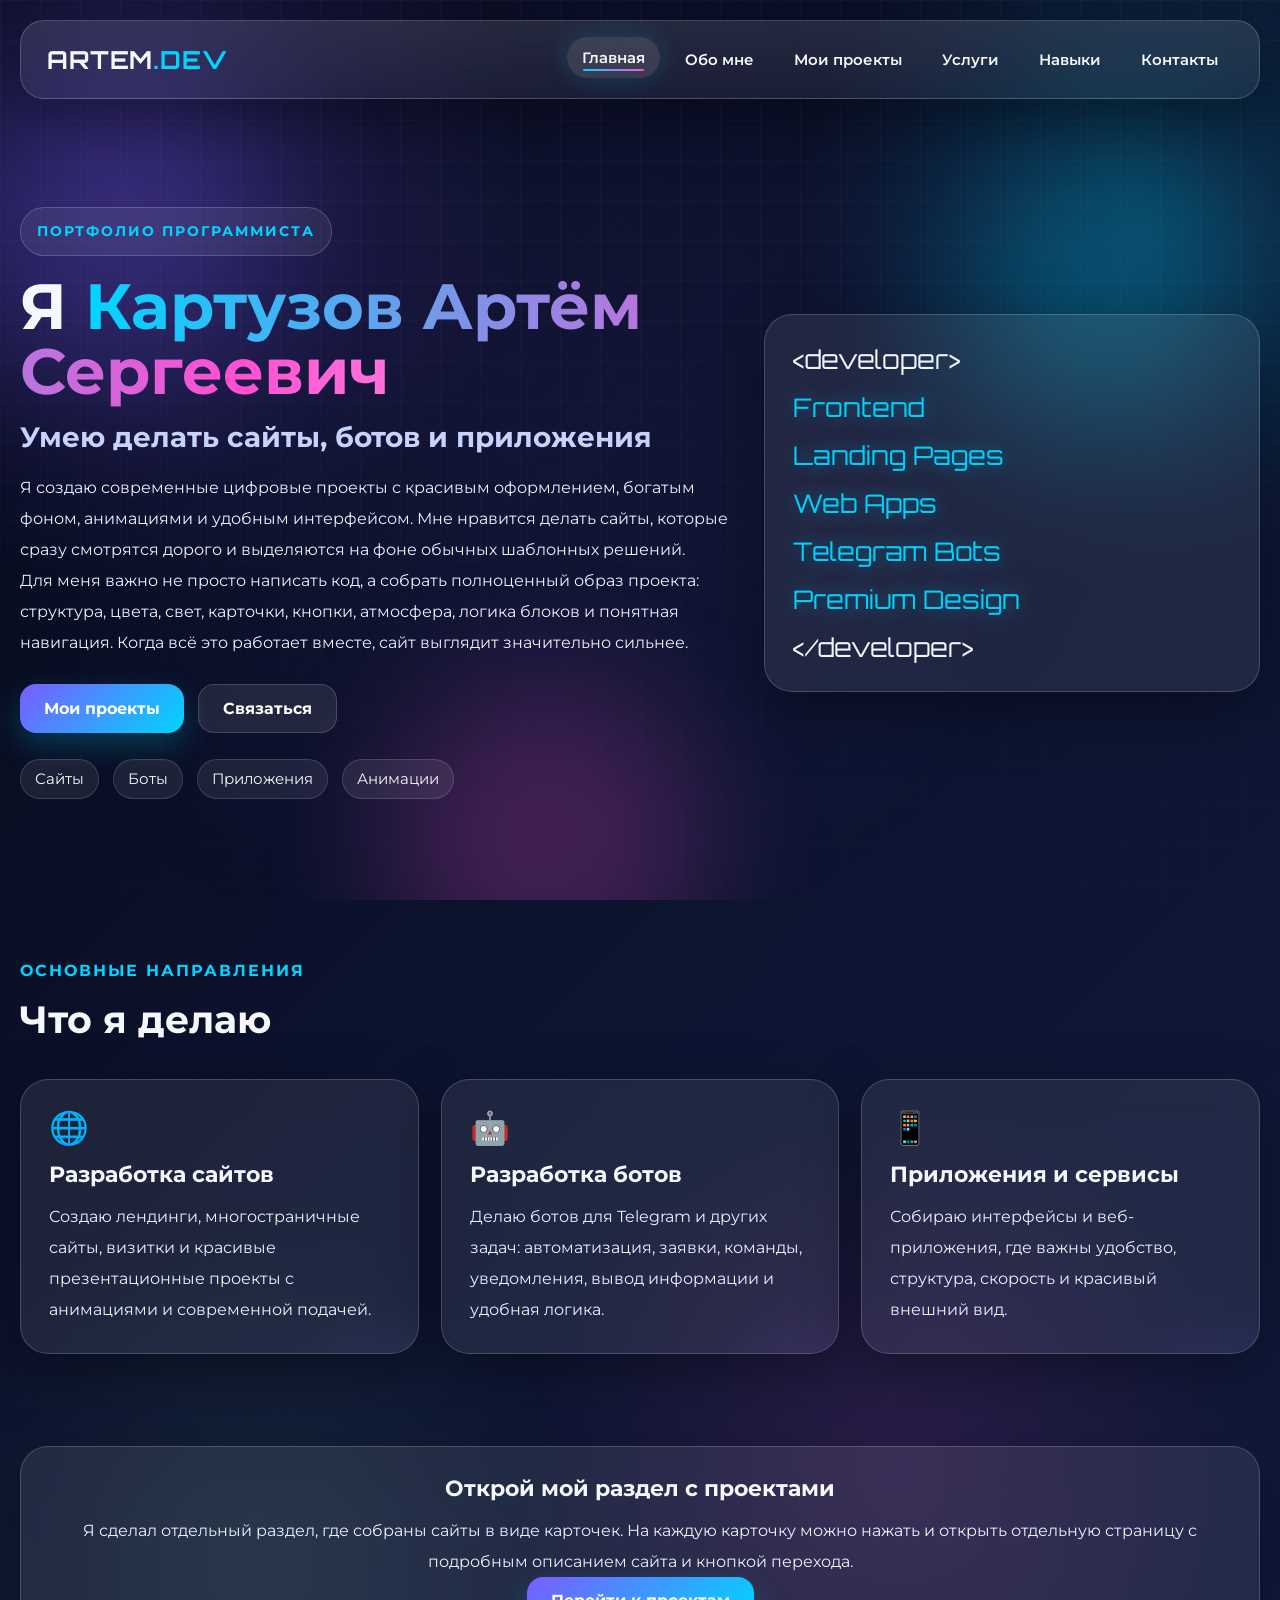
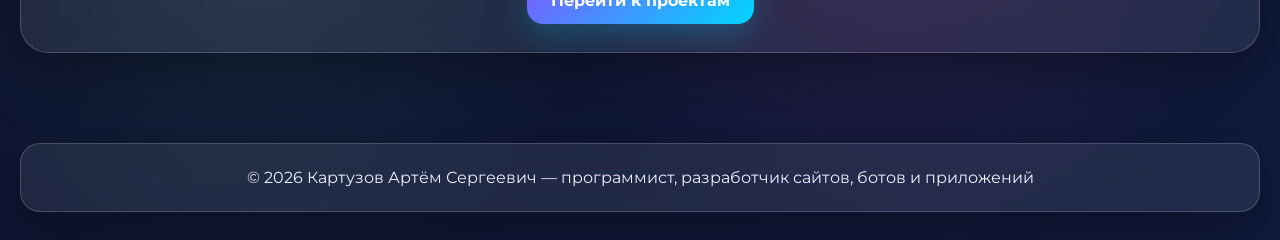
==== commit 90d56a4d: "Add files via upload" ====
--- a/index.html
+++ b/index.html
@@ -3,26 +3,16 @@
 <head>
   <meta charset="UTF-8" />
   <meta name="viewport" content="width=device-width, initial-scale=1.0" />
-  <title>Артём Картузов — Портфолио программиста</title>
+  <title>Артём Картузов — Главная</title>
   <link rel="preconnect" href="https://fonts.googleapis.com">
   <link rel="preconnect" href="https://fonts.gstatic.com" crossorigin>
   <link href="https://fonts.googleapis.com/css2?family=Montserrat:wght@400;500;700;800&family=Orbitron:wght@500;700&display=swap" rel="stylesheet">
   <style>
 *{margin:0;padding:0;box-sizing:border-box}
 :root{
-  --bg:#050816;
-  --bg2:#0d1430;
-  --bg3:#101a3d;
-  --text:#f7f8ff;
-  --muted:#c7d2ff;
-  --accent1:#7a5cff;
-  --accent2:#00d5ff;
-  --accent3:#ff4fd2;
-  --accent4:#7dffb3;
-  --glass:rgba(255,255,255,.08);
-  --glass-strong:rgba(255,255,255,.12);
-  --border:rgba(255,255,255,.18);
-  --shadow:0 20px 60px rgba(0,0,0,.35);
+  --bg:#050816;--bg2:#0d1430;--bg3:#101a3d;--text:#f7f8ff;--muted:#c7d2ff;
+  --accent1:#7a5cff;--accent2:#00d5ff;--accent3:#ff4fd2;--accent4:#7dffb3;
+  --glass:rgba(255,255,255,.08);--border:rgba(255,255,255,.18);--shadow:0 20px 60px rgba(0,0,0,.35)
 }
 html{scroll-behavior:smooth}
 body{
@@ -33,197 +23,140 @@
     radial-gradient(circle at 70% 80%, rgba(255,79,210,.12), transparent 22%),
     radial-gradient(circle at 20% 85%, rgba(125,255,179,.08), transparent 18%),
     linear-gradient(135deg,var(--bg),var(--bg2),var(--bg3));
-  color:var(--text);
-  min-height:100vh;
-  overflow-x:hidden;
+  color:var(--text);min-height:100vh;overflow-x:hidden
 }
 .bg-animation{
-  position:fixed; inset:0; z-index:-4;
+  position:fixed;inset:0;z-index:-4;
   background:
     radial-gradient(circle at 20% 20%, rgba(122,92,255,.08), transparent 25%),
     radial-gradient(circle at 80% 30%, rgba(0,213,255,.07), transparent 25%),
     radial-gradient(circle at 50% 80%, rgba(255,79,210,.07), transparent 28%);
-  background-size:200% 200%;
-  animation:bgShift 14s ease infinite;
+  background-size:200% 200%;animation:bgShift 14s ease infinite
 }
 .grid-overlay{
-  position:fixed; inset:0; z-index:-3; pointer-events:none;
-  background-image:
-    linear-gradient(rgba(255,255,255,.03) 1px, transparent 1px),
-    linear-gradient(90deg, rgba(255,255,255,.03) 1px, transparent 1px);
-  background-size:40px 40px;
-  mask-image:linear-gradient(to bottom, rgba(0,0,0,.9), rgba(0,0,0,.35));
-}
-.orbs{position:fixed; inset:0; z-index:-2; overflow:hidden; pointer-events:none}
-.orb{
-  position:absolute; border-radius:50%; filter:blur(70px); opacity:.22; animation:floatOrb 16s ease-in-out infinite;
-}
+  position:fixed;inset:0;z-index:-3;pointer-events:none;
+  background-image:linear-gradient(rgba(255,255,255,.03) 1px, transparent 1px),linear-gradient(90deg, rgba(255,255,255,.03) 1px, transparent 1px);
+  background-size:40px 40px;mask-image:linear-gradient(to bottom, rgba(0,0,0,.9), rgba(0,0,0,.35))
+}
+.orbs{position:fixed;inset:0;z-index:-2;overflow:hidden;pointer-events:none}
+.orb{position:absolute;border-radius:50%;filter:blur(70px);opacity:.22;animation:floatOrb 16s ease-in-out infinite}
 .orb1{width:340px;height:340px;left:-60px;top:50px;background:var(--accent1)}
 .orb2{width:280px;height:280px;right:40px;top:140px;background:var(--accent2);animation-delay:-4s}
 .orb3{width:320px;height:320px;left:30%;bottom:-100px;background:var(--accent3);animation-delay:-8s}
-.glass{
-  background:var(--glass);
-  backdrop-filter:blur(18px);
-  -webkit-backdrop-filter:blur(18px);
-  border:1px solid var(--border);
-  box-shadow:var(--shadow);
-}
+.glass{background:var(--glass);backdrop-filter:blur(18px);-webkit-backdrop-filter:blur(18px);border:1px solid var(--border);box-shadow:var(--shadow)}
 .header{
-  width:calc(100% - 40px); max-width:1240px; margin:20px auto 0;
-  border-radius:24px; padding:18px 26px; display:flex; justify-content:space-between;
-  align-items:center; position:sticky; top:14px; z-index:50;
-  background:linear-gradient(180deg, rgba(255,255,255,.11), rgba(255,255,255,.06));
+  width:calc(100% - 40px);max-width:1260px;margin:20px auto 0;border-radius:24px;padding:18px 26px;
+  display:flex;justify-content:space-between;align-items:center;position:sticky;top:14px;z-index:50;
+  background:linear-gradient(180deg, rgba(255,255,255,.11), rgba(255,255,255,.06))
 }
 .logo{font-family:'Orbitron',sans-serif;font-size:1.55rem;font-weight:700;letter-spacing:1px}
 .logo span{color:var(--accent2)}
-.nav{display:flex;gap:12px;flex-wrap:wrap}
+.nav{display:flex;gap:10px;flex-wrap:wrap;justify-content:center}
 .nav a{
-  color:var(--text);text-decoration:none;padding:11px 17px;border-radius:999px;transition:.35s ease;
-  position:relative;font-weight:600
+  color:var(--text);text-decoration:none;padding:11px 15px;border-radius:999px;transition:.35s ease;position:relative;
+  font-weight:600;font-size:.95rem
 }
 .nav a::after{
   content:"";position:absolute;left:16px;right:16px;bottom:7px;height:2px;border-radius:10px;
-  background:linear-gradient(90deg,var(--accent2),var(--accent3));transform:scaleX(0);transform-origin:center;transition:.35s ease
-}
-.nav a:hover,.nav a.active{
-  background:rgba(255,255,255,.12);transform:translateY(-2px);box-shadow:0 0 25px rgba(0,213,255,.18)
-}
+  background:linear-gradient(90deg,var(--accent2),var(--accent3));transform:scaleX(0);transition:.35s ease
+}
+.nav a:hover,.nav a.active{background:rgba(255,255,255,.12);transform:translateY(-2px);box-shadow:0 0 25px rgba(0,213,255,.18)}
 .nav a:hover::after,.nav a.active::after{transform:scaleX(1)}
-main{width:min(1240px, calc(100% - 40px)); margin:44px auto 90px}
-.hero,.page-hero{
-  display:grid;grid-template-columns:1.18fr .82fr;gap:30px;align-items:center;min-height:80vh
-}
+main{width:min(1260px, calc(100% - 40px));margin:44px auto 90px}
+.hero,.page-hero{display:grid;grid-template-columns:1.18fr .82fr;gap:30px;align-items:center;min-height:80vh}
 .page-hero{grid-template-columns:1fr;min-height:auto;padding:58px 0 16px}
-.hero-badge,.mini-badge{
-  display:inline-block;padding:10px 16px;border-radius:999px;
-  border:1px solid rgba(255,255,255,.18);background:rgba(255,255,255,.07);
-  color:var(--accent2);font-size:.88rem;font-weight:700;letter-spacing:2px;margin-bottom:18px
-}
-.hero h1,.page-hero h1{font-size:clamp(2.5rem,5vw,5.2rem);line-height:1.02;margin-bottom:16px}
-.hero h1 span{
+.hero-badge{
+  display:inline-block;padding:10px 16px;border-radius:999px;border:1px solid rgba(255,255,255,.18);
+  background:rgba(255,255,255,.07);color:var(--accent2);font-size:.88rem;font-weight:700;letter-spacing:2px;margin-bottom:18px
+}
+.hero h1,.page-hero h1{font-size:clamp(2.4rem,5vw,5.1rem);line-height:1.02;margin-bottom:16px}
+.hero h1 span,.gradient-text{
   background:linear-gradient(90deg,var(--accent2),var(--accent3),#ffffff,var(--accent4));
   -webkit-background-clip:text;-webkit-text-fill-color:transparent;background-size:250% auto;animation:shine 6s linear infinite
 }
 .hero h2{font-size:clamp(1.2rem,2.2vw,2rem);color:var(--muted);margin-bottom:18px}
-.hero-description,.page-hero p,.service-card p,.project-card p,.about-box p,.stat p,.cta p,.timeline-item p,.slide p,.feature-panel p,.text-block p,.contact-card p{
-  font-size:1.02rem;line-height:1.9;color:#edf0ff
-}
-.hero-buttons{display:flex;gap:16px;flex-wrap:wrap;margin-top:28px}
+p,.lead,.card p,.service-card p,.project-card p,.timeline-item p,.detail-list li,.cta p{font-size:1.02rem;line-height:1.9;color:#edf0ff}
+.hero-buttons,.chip-row{display:flex;gap:14px;flex-wrap:wrap;margin-top:26px}
 .btn{
-  display:inline-flex;align-items:center;justify-content:center;gap:8px;text-decoration:none;
-  padding:14px 24px;border-radius:16px;font-weight:700;transition:transform .35s ease, box-shadow .35s ease, background .35s ease
+  display:inline-flex;align-items:center;justify-content:center;gap:8px;text-decoration:none;padding:14px 24px;border-radius:16px;
+  font-weight:700;transition:transform .35s ease, box-shadow .35s ease, background .35s ease
 }
 .btn:hover{transform:translateY(-4px) scale(1.02)}
 .btn-primary{background:linear-gradient(135deg,var(--accent1),var(--accent2));color:#fff;box-shadow:0 12px 30px rgba(0,213,255,.22)}
 .btn-secondary{background:rgba(255,255,255,.09);color:#fff;border:1px solid rgba(255,255,255,.16)}
-.hero-card{
-  border-radius:30px;padding:34px;min-height:350px;display:flex;flex-direction:column;justify-content:center;gap:16px;position:relative;overflow:hidden
-}
-.hero-card::before{
-  content:"";position:absolute;inset:-2px;background:conic-gradient(from 180deg, transparent, rgba(0,213,255,.3), transparent, rgba(255,79,210,.25), transparent);
-  filter:blur(16px);opacity:.75
-}
-.hero-card > *{position:relative}
+.hero-card,.card,.service-card,.project-card,.detail-card,.cta,.faq-item,.contact-card{
+  border-radius:28px;padding:28px;position:relative;overflow:hidden
+}
+.hero-card{min-height:360px;display:flex;flex-direction:column;justify-content:center;gap:16px}
+.hero-card::before,.project-card::before,.card::before,.service-card::before,.detail-card::before,.faq-item::before,.contact-card::before{
+  content:"";position:absolute;inset:auto -20% -60% auto;width:220px;height:220px;border-radius:50%;
+  background:radial-gradient(circle, rgba(122,92,255,.12), transparent 70%);pointer-events:none
+}
 .code-line{font-family:'Orbitron',sans-serif;font-size:clamp(1.2rem,2vw,1.65rem);opacity:.98}
 .code-line.accent{color:var(--accent2);text-shadow:0 0 20px rgba(0,213,255,.45)}
-.stats,.cards-grid,.projects-grid,.about-grid,.feature-grid,.text-grid{
-  display:grid;grid-template-columns:repeat(3,1fr);gap:22px;margin-top:36px
-}
-.projects-grid{grid-template-columns:repeat(2,1fr)}
-.stat,.service-card,.project-card,.about-box,.feature-panel,.text-block,.contact-card{
-  border-radius:26px;padding:28px;position:relative;overflow:hidden
-}
-.stat h3,.service-card h3,.project-card h2,.about-box h2,.timeline-item h3,.cta h2,.slide h3,.feature-panel h3,.text-block h3,.contact-card h3{
-  margin-bottom:14px;font-size:1.35rem
-}
-.section-title{margin-top:96px;margin-bottom:20px}
-.section-title.compact{margin-top:0}
+.grid-3,.grid-2,.projects-grid,.services-grid,.contact-grid{display:grid;gap:22px;margin-top:36px}
+.grid-3,.services-grid{grid-template-columns:repeat(3,1fr)}
+.grid-2,.contact-grid{grid-template-columns:repeat(2,1fr)}
+.projects-grid{grid-template-columns:repeat(3,1fr)}
+.card h3,.service-card h3,.project-card h2,.detail-card h2,.faq-item h3,.cta h2{margin-bottom:14px;font-size:1.35rem}
+.section-title{margin-top:92px;margin-bottom:20px}
 .section-title p{color:var(--accent2);letter-spacing:2px;font-weight:700;margin-bottom:10px}
 .section-title h2{font-size:clamp(2rem,3vw,3.1rem)}
 .icon{font-size:2rem;margin-bottom:14px}
+.project-thumb{
+  width:86px;height:86px;border-radius:22px;display:grid;place-items:center;font-size:2.2rem;margin-bottom:18px;
+  background:rgba(255,255,255,.09);border:1px solid rgba(255,255,255,.16)
+}
+.project-glow{
+  position:absolute;inset:auto -50px -50px auto;width:180px;height:180px;
+  background:radial-gradient(circle, rgba(0,213,255,.36), transparent 70%);filter:blur(10px)
+}
+.tag{
+  display:inline-flex;padding:10px 14px;border-radius:999px;background:rgba(255,255,255,.08);
+  border:1px solid rgba(255,255,255,.14);font-size:.92rem
+}
 .hover-lift{transition:transform .45s ease, box-shadow .45s ease, border-color .45s ease}
-.hover-lift:hover{
-  transform:translateY(-10px) scale(1.01);
-  box-shadow:0 20px 50px rgba(0,0,0,.35),0 0 30px rgba(111,91,255,.18);
-  border-color:rgba(255,255,255,.3)
-}
+.hover-lift:hover{transform:translateY(-10px) scale(1.01);box-shadow:0 20px 50px rgba(0,0,0,.35),0 0 30px rgba(111,91,255,.18);border-color:rgba(255,255,255,.3)}
 .reveal{opacity:0;transform:translateY(42px);transition:opacity .9s ease,transform .9s ease}
 .reveal.visible{opacity:1;transform:translateY(0)}
 .floating{animation:floatCard 5s ease-in-out infinite}
-.quotes-section,.cta,.slider,.contact-card{
-  border-radius:30px
-}
-.quotes-section,.cta{margin-top:96px;padding:34px;text-align:center}
-.quote-box{
-  min-height:96px;display:flex;align-items:center;justify-content:center;text-align:center;padding:18px;
-  font-size:1.38rem;line-height:1.6;color:#fff;transition:.4s ease
-}
-.slider-section{margin-top:96px}
-.slider{display:grid;grid-template-columns:64px 1fr 64px;align-items:center;gap:20px;padding:26px}
-.slides{overflow:hidden;min-height:210px;position:relative}
-.slide{display:none;text-align:center;padding:20px}
-.slide.active{display:block;animation:fadeIn .6s ease}
-.slider-btn{
-  border:none;cursor:pointer;border-radius:18px;height:64px;font-size:2rem;background:rgba(255,255,255,.08);
-  color:#fff;border:1px solid rgba(255,255,255,.15);transition:.3s ease
-}
-.slider-btn:hover{transform:scale(1.06);background:rgba(255,255,255,.14)}
-.timeline{margin-top:96px}
-.timeline-list{display:flex;flex-direction:column;gap:20px}
+.timeline-list{display:flex;flex-direction:column;gap:20px;margin-top:20px}
 .timeline-item{display:grid;grid-template-columns:90px 1fr;gap:20px;padding:24px;border-radius:24px}
 .timeline-item span{font-size:2rem;font-weight:800;color:var(--accent2)}
-.project-card{min-height:350px}
-.project-glow{
-  position:absolute;inset:auto -50px -50px auto;width:180px;height:180px;
-  background:radial-gradient(circle, rgba(0,213,255,.36), transparent 70%);filter:blur(10px)
-}
-.project-image.emoji{
-  width:84px;height:84px;display:grid;place-items:center;font-size:2.2rem;border-radius:20px;margin-bottom:18px;
-  background:rgba(255,255,255,.09);border:1px solid rgba(255,255,255,.16)
-}
-.feature-panel{
-  background:linear-gradient(180deg, rgba(255,255,255,.1), rgba(255,255,255,.05));
-}
-.text-block::before,.service-card::before,.stat::before,.about-box::before,.project-card::before,.feature-panel::before,.contact-card::before{
-  content:"";position:absolute;inset:auto -20% -60% auto;width:220px;height:220px;border-radius:50%;
-  background:radial-gradient(circle, rgba(122,92,255,.12), transparent 70%);pointer-events:none
-}
-.contact-wrap{display:grid;grid-template-columns:1fr 1fr;gap:22px;margin-top:36px}
+.cta{text-align:center;margin-top:92px}
+.footer{width:min(1260px, calc(100% - 40px));margin:0 auto 28px;border-radius:20px;text-align:center;padding:18px;color:#dbe2ff}
+.scroll-top{
+  position:fixed;right:20px;bottom:20px;width:56px;height:56px;border:none;border-radius:50%;font-size:1.4rem;cursor:pointer;color:#fff;
+  z-index:120;background:linear-gradient(135deg,var(--accent1),var(--accent2));box-shadow:0 10px 30px rgba(0,213,255,.25);
+  opacity:0;pointer-events:none;transform:translateY(20px);transition:.3s ease
+}
+.scroll-top.show{opacity:1;pointer-events:auto;transform:translateY(0)}
+.detail-hero{display:grid;grid-template-columns:1fr 1fr;gap:24px;align-items:stretch}
+.preview-box{
+  min-height:320px;border-radius:28px;padding:30px;display:flex;align-items:center;justify-content:center;text-align:center;
+  background:
+    radial-gradient(circle at top left, rgba(0,213,255,.22), transparent 30%),
+    radial-gradient(circle at bottom right, rgba(255,79,210,.16), transparent 30%),
+    rgba(255,255,255,.06);
+  border:1px solid rgba(255,255,255,.14)
+}
+.preview-box .big-icon{font-size:5rem}
+.detail-list{margin:16px 0 0 18px}
+.detail-list li{margin-bottom:10px}
 .contact-list{display:flex;flex-direction:column;gap:14px;margin-top:12px}
-.contact-item{
-  padding:14px 16px;border-radius:18px;background:rgba(255,255,255,.08);border:1px solid rgba(255,255,255,.14)
-}
-.contact-lines{display:flex;gap:14px;justify-content:center;flex-wrap:wrap;margin:18px 0 24px}
-.contact-lines span,.stack span{
-  padding:12px 18px;border-radius:999px;background:rgba(255,255,255,.08);border:1px solid rgba(255,255,255,.14)
-}
-.stack{display:flex;gap:10px;flex-wrap:wrap;margin-top:16px}
-.footer{
-  width:min(1240px, calc(100% - 40px));margin:0 auto 28px;border-radius:20px;text-align:center;padding:18px;color:#dbe2ff
-}
-.inner-page{padding-top:28px}
-.scroll-top{
-  position:fixed;right:20px;bottom:20px;width:56px;height:56px;border:none;border-radius:50%;
-  font-size:1.4rem;cursor:pointer;color:#fff;z-index:120;background:linear-gradient(135deg,var(--accent1),var(--accent2));
-  box-shadow:0 10px 30px rgba(0,213,255,.25);opacity:0;pointer-events:none;transform:translateY(20px);transition:.3s ease
-}
-.scroll-top.show{opacity:1;pointer-events:auto;transform:translateY(0)}
+.contact-item{padding:14px 16px;border-radius:18px;background:rgba(255,255,255,.08);border:1px solid rgba(255,255,255,.14)}
 @keyframes bgShift{0%{background-position:0% 50%}50%{background-position:100% 50%}100%{background-position:0% 50%}}
 @keyframes floatCard{0%,100%{transform:translateY(0)}50%{transform:translateY(-14px)}}
 @keyframes shine{0%{background-position:0% center}100%{background-position:250% center}}
-@keyframes fadeIn{from{opacity:0;transform:translateY(10px)}to{opacity:1;transform:translateY(0)}}
 @keyframes floatOrb{0%,100%{transform:translate(0,0) scale(1)}50%{transform:translate(35px,-30px) scale(1.08)}}
-@media (max-width:1020px){
-  .hero,.stats,.cards-grid,.about-grid,.projects-grid,.feature-grid,.text-grid,.contact-wrap{grid-template-columns:1fr}
-  .hero{min-height:auto;padding-top:26px}
-  .header{flex-direction:column;gap:14px}
-  .slider{grid-template-columns:1fr}
+@media (max-width:1100px){
+  .hero,.detail-hero,.grid-3,.grid-2,.projects-grid,.services-grid,.contact-grid{grid-template-columns:1fr}
+  .header{flex-direction:column;gap:14px}.hero{min-height:auto;padding-top:26px}
 }
 @media (max-width:640px){
-  .hero h1,.page-hero h1{font-size:2.15rem}
-  .hero-card,.stat,.service-card,.project-card,.about-box,.timeline-item,.cta,.quotes-section,.feature-panel,.text-block,.contact-card{padding:22px}
+  .hero h1,.page-hero h1{font-size:2.1rem}
+  .hero-card,.card,.service-card,.project-card,.detail-card,.cta,.faq-item,.contact-card,.timeline-item{padding:22px}
   .timeline-item{grid-template-columns:1fr}
-  .nav{justify-content:center}
 }
 </style>
 </head>
@@ -236,184 +169,55 @@
     <div class="orb orb3"></div>
   </div>
   <button class="scroll-top" id="scrollTopBtn" aria-label="Наверх">↑</button>
-
   <header class="header glass">
     <div class="logo">ARTEM<span>.DEV</span></div>
-    <nav class="nav">
-      <a href="index.html" class="active">Главная</a>
-      <a href="about.html" >Обо мне</a>
-      <a href="projects.html" >Мои проекты</a>
-    </nav>
+    <nav class="nav"><a href="index.html" class="active">Главная</a><a href="about.html">Обо мне</a><a href="projects.html">Мои проекты</a><a href="services.html">Услуги</a><a href="skills.html">Навыки</a><a href="contacts.html">Контакты</a></nav>
   </header>
-
   
 <main>
   <section class="hero reveal">
-    <div class="hero-text">
+    <div>
       <p class="hero-badge">ПОРТФОЛИО ПРОГРАММИСТА</p>
-      <h1 class="type-text" data-text="Я Картузов Артём Сергеевич"><span>Я Картузов Артём Сергеевич</span></h1>
+      <h1>Я <span>Картузов Артём Сергеевич</span></h1>
       <h2>Умею делать сайты, ботов и приложения</h2>
-      <p class="hero-description">
-        Я создаю современные цифровые решения с красивым дизайном, высокой скоростью работы и удобным интерфейсом.
-        Мне нравится разрабатывать проекты, которые не просто выглядят эффектно, но и действительно помогают людям,
-        клиентам, командам и бизнесу. Я люблю делать проекты, в которых ощущается стиль, характер, энергия и внимание к деталям.
-      </p>
-      <p class="hero-description">
-        Для меня важно, чтобы сайт был не просто набором блоков, а полноценной презентацией специалиста, бренда или идеи.
-        Поэтому я уделяю внимание типографике, цветам, анимациям, композиции, атмосфере, логике размещения контента
-        и плавности взаимодействия с интерфейсом. Я стараюсь делать так, чтобы пользователь с первых секунд видел уровень работы.
-      </p>
-      <p class="hero-description">
-        Я умею превращать идеи в полноценные продукты: от структуры и визуальной концепции до готового рабочего сайта,
-        телеграм-бота или приложения. Такой подход помогает сделать проект не только красивым, но и полезным, понятным,
-        удобным и современным.
-      </p>
+      <p>Я создаю современные цифровые проекты с красивым оформлением, богатым фоном, анимациями и удобным интерфейсом. Мне нравится делать сайты, которые сразу смотрятся дорого и выделяются на фоне обычных шаблонных решений.</p>
+      <p>Для меня важно не просто написать код, а собрать полноценный образ проекта: структура, цвета, свет, карточки, кнопки, атмосфера, логика блоков и понятная навигация. Когда всё это работает вместе, сайт выглядит значительно сильнее.</p>
       <div class="hero-buttons">
-        <a href="projects.html" class="btn btn-primary">Смотреть проекты</a>
-        <a href="about.html" class="btn btn-secondary">Узнать обо мне</a>
+        <a href="projects.html" class="btn btn-primary">Мои проекты</a>
+        <a href="contacts.html" class="btn btn-secondary">Связаться</a>
+      </div>
+      <div class="chip-row">
+        <span class="tag">Сайты</span><span class="tag">Боты</span><span class="tag">Приложения</span><span class="tag">Анимации</span>
       </div>
     </div>
-
     <div class="hero-card glass floating">
       <div class="code-line">&lt;developer&gt;</div>
-      <div class="code-line accent">Сайты</div>
-      <div class="code-line accent">Боты</div>
-      <div class="code-line accent">Приложения</div>
-      <div class="code-line accent">Анимации</div>
-      <div class="code-line accent">Премиум-дизайн</div>
+      <div class="code-line accent">Frontend</div>
+      <div class="code-line accent">Landing Pages</div>
+      <div class="code-line accent">Web Apps</div>
+      <div class="code-line accent">Telegram Bots</div>
+      <div class="code-line accent">Premium Design</div>
       <div class="code-line">&lt;/developer&gt;</div>
     </div>
   </section>
 
-  <section class="stats reveal">
-    <div class="stat glass hover-lift">
-      <div class="icon">🌐</div>
-      <h3>Разработка сайтов</h3>
-      <p>Современные сайты с адаптивной версткой, красивыми секциями, сильной визуальной подачей, эффектным меню и плавными переходами между блоками.</p>
-    </div>
-    <div class="stat glass hover-lift">
-      <div class="icon">🤖</div>
-      <h3>Создание ботов</h3>
-      <p>Боты для автоматизации общения, сбора заявок, обработки команд, вывода информации, уведомлений и ускорения цифровых процессов.</p>
-    </div>
-    <div class="stat glass hover-lift">
-      <div class="icon">📱</div>
-      <h3>Приложения и сервисы</h3>
-      <p>Удобные интерфейсы, продуманная логика и интерактивные решения, которые помогают презентовать идеи и выполнять задачи.</p>
-    </div>
+  <section class="section-title reveal"><p>ОСНОВНЫЕ НАПРАВЛЕНИЯ</p><h2>Что я делаю</h2></section>
+  <section class="grid-3 reveal">
+    <div class="card glass hover-lift"><div class="icon">🌐</div><h3>Разработка сайтов</h3><p>Создаю лендинги, многостраничные сайты, визитки и красивые презентационные проекты с анимациями и современной подачей.</p></div>
+    <div class="card glass hover-lift"><div class="icon">🤖</div><h3>Разработка ботов</h3><p>Делаю ботов для Telegram и других задач: автоматизация, заявки, команды, уведомления, вывод информации и удобная логика.</p></div>
+    <div class="card glass hover-lift"><div class="icon">📱</div><h3>Приложения и сервисы</h3><p>Собираю интерфейсы и веб-приложения, где важны удобство, структура, скорость и красивый внешний вид.</p></div>
   </section>
 
-  <section class="section-title reveal">
-    <p>СИЛЬНЫЕ СТОРОНЫ</p>
-    <h2>Почему такой стиль работает</h2>
-  </section>
-
-  <section class="feature-grid reveal">
-    <div class="feature-panel glass hover-lift">
-      <h3>Много анимаций</h3>
-      <p>Плавное появление блоков, живые карточки, переливающиеся акценты, фоновые частицы, анимированные орбы и интерактив при движении мыши делают сайт визуально богаче.</p>
-    </div>
-    <div class="feature-panel glass hover-lift">
-      <h3>Красивые цвета</h3>
-      <p>Я использую насыщенное сочетание неонового голубого, фиолетового, розового и мягких световых градиентов, чтобы сайт смотрелся современно и дорого.</p>
-    </div>
-    <div class="feature-panel glass hover-lift">
-      <h3>Глубокий фон</h3>
-      <p>Фон сделан многослойным: градиенты, орбы, сетка и свечение создают ощущение цифрового пространства, а не обычной страницы.</p>
-    </div>
-  </section>
-
-  <section class="services reveal">
-    <div class="section-title compact">
-      <p>МОИ ВОЗМОЖНОСТИ</p>
-      <h2>Чем я могу быть полезен</h2>
-    </div>
-    <div class="cards-grid">
-      <article class="service-card glass hover-lift">
-        <h3>Сайты-визитки и лендинги</h3>
-        <p>Я создаю проекты, которые хорошо подходят для специалистов, услуг, брендов и презентации идей. Такой формат помогает быстро показать сильные стороны, преимущества, работы и контакты.</p>
-      </article>
-      <article class="service-card glass hover-lift">
-        <h3>Многостраничные сайты</h3>
-        <p>Если нужно подать больше информации, можно сделать полноценный многостраничный сайт с отдельными разделами, расширенным описанием, страницами проектов, услуг и контактами.</p>
-      </article>
-      <article class="service-card glass hover-lift">
-        <h3>Визуально дорогая подача</h3>
-        <p>Я люблю, когда интерфейс выглядит не дёшево и не шаблонно. Анимации, свет, акцентные цвета и гармония блоков помогают создать впечатление высокого уровня.</p>
-      </article>
-    </div>
-  </section>
-
-  <section class="quotes-section reveal glass">
-    <div class="section-title compact">
-      <p>МОЙ ПОДХОД</p>
-      <h2>Появляющиеся цитаты</h2>
-    </div>
-    <div class="quote-box" id="quoteBox">Код превращает идею в продукт, а дизайн превращает продукт во впечатление.</div>
-  </section>
-
-  <section class="slider-section reveal">
-    <div class="section-title">
-      <p>ПОДАЧА И УРОВЕНЬ</p>
-      <h2>Слайдер с преимуществами</h2>
-    </div>
-    <div class="slider glass">
-      <button class="slider-btn" id="prevSlide">‹</button>
-      <div class="slides">
-        <div class="slide active">
-          <h3>Современный внешний вид</h3>
-          <p>Сайт должен не просто существовать, а производить сильное визуальное впечатление. Именно поэтому здесь много света, глубины, стеклянных блоков и неоновых градиентов.</p>
-        </div>
-        <div class="slide">
-          <h3>Плавность и интерактив</h3>
-          <p>Переходы, появление контента, движение частиц и отклик карточек на мышь делают интерфейс живым, приятным и заметно более дорогим по ощущению.</p>
-        </div>
-        <div class="slide">
-          <h3>Гибкость под задачу</h3>
-          <p>Такой стиль можно адаптировать под портфолио, услуги, персональный бренд, агентство, студию, веб-разработку или презентацию цифрового продукта.</p>
-        </div>
-      </div>
-      <button class="slider-btn" id="nextSlide">›</button>
-    </div>
-  </section>
-
-  <section class="section-title reveal">
-    <p>ПОДРОБНЕЕ</p>
-    <h2>О моём подходе к разработке</h2>
-  </section>
-
-  <section class="text-grid reveal">
-    <div class="text-block glass hover-lift">
-      <h3>Внимание к деталям</h3>
-      <p>Хороший сайт складывается из множества мелочей: отступы, ширина контейнеров, плавность появления, ритм текста, контраст, состояние кнопок и общий визуальный баланс. Именно из этого и появляется ощущение качества.</p>
-    </div>
-    <div class="text-block glass hover-lift">
-      <h3>Подача информации</h3>
-      <p>Даже сильный текст можно испортить слабой структурой. Поэтому я стараюсь размещать блоки так, чтобы они работали как история: знакомство, преимущества, опыт, проекты, доверие и действие.</p>
-    </div>
-    <div class="text-block glass hover-lift">
-      <h3>Удобство для пользователя</h3>
-      <p>Красивый сайт должен быть не только эффектным, но и понятным. Навигация, акценты, кнопки и логика переходов должны вести человека естественно и без перегруза.</p>
-    </div>
-  </section>
-
-  <section class="cta reveal glass">
-    <h2>Хочешь современный и эффектный проект?</h2>
-    <p>Я могу создать для тебя красивый сайт, умного бота или удобное приложение с яркой подачей, богатым фоном, насыщенными цветами, большим количеством анимаций и профессиональной визуальной атмосферой.</p>
-    <div class="contact-lines">
-      <span>Картузов Артём Сергеевич</span>
-      <span>Сайты • Боты • Приложения</span>
-      <span>Современный дизайн</span>
-    </div>
+  <section class="cta glass reveal">
+    <h2>Открой мой раздел с проектами</h2>
+    <p>Я сделал отдельный раздел, где собраны сайты в виде карточек. На каждую карточку можно нажать и открыть отдельную страницу с подробным описанием сайта и кнопкой перехода.</p>
     <a href="projects.html" class="btn btn-primary">Перейти к проектам</a>
   </section>
 </main>
 
-
   <footer class="footer glass">
     <p>© 2026 Картузов Артём Сергеевич — программист, разработчик сайтов, ботов и приложений</p>
   </footer>
-
   <script>
 document.addEventListener('DOMContentLoaded', () => {
   const revealElements = document.querySelectorAll('.reveal');
@@ -452,53 +256,6 @@
     window.addEventListener('scroll', toggleButton);
     scrollTopBtn.addEventListener('click', () => window.scrollTo({ top: 0, behavior: 'smooth' }));
   }
-
-  const quotes = [
-    'Код превращает идею в продукт, а дизайн превращает продукт во впечатление.',
-    'Сильный сайт должен быть не просто полезным, а визуально запоминающимся.',
-    'Анимация делает интерфейс живым и показывает уровень проекта без слов.',
-    'Красивый фон, хорошие цвета и плавность создают ощущение дорогого цифрового продукта.',
-    'Я стараюсь делать проекты так, чтобы они выглядели современно сегодня и уверенно завтра.'
-  ];
-  const quoteBox = document.getElementById('quoteBox');
-  if (quoteBox) {
-    let quoteIndex = 0;
-    setInterval(() => {
-      quoteBox.style.opacity = '0';
-      quoteBox.style.transform = 'translateY(10px)';
-      setTimeout(() => {
-        quoteIndex = (quoteIndex + 1) % quotes.length;
-        quoteBox.textContent = quotes[quoteIndex];
-        quoteBox.style.opacity = '1';
-        quoteBox.style.transform = 'translateY(0)';
-      }, 260);
-    }, 3400);
-  }
-
-  const slides = document.querySelectorAll('.slide');
-  const prevBtn = document.getElementById('prevSlide');
-  const nextBtn = document.getElementById('nextSlide');
-  if (slides.length) {
-    let currentSlide = 0;
-    const showSlide = index => slides.forEach((slide, i) => slide.classList.toggle('active', i === index));
-    const nextSlide = () => { currentSlide = (currentSlide + 1) % slides.length; showSlide(currentSlide); };
-    const prevSlide = () => { currentSlide = (currentSlide - 1 + slides.length) % slides.length; showSlide(currentSlide); };
-    if (nextBtn) nextBtn.addEventListener('click', nextSlide);
-    if (prevBtn) prevBtn.addEventListener('click', prevSlide);
-    setInterval(nextSlide, 4200);
-  }
-
-  const titles = document.querySelectorAll('.type-text');
-  titles.forEach(el => {
-    const text = el.getAttribute('data-text') || el.textContent;
-    el.textContent = '';
-    let i = 0;
-    const writer = setInterval(() => {
-      el.textContent += text.charAt(i);
-      i++;
-      if (i >= text.length) clearInterval(writer);
-    }, 35);
-  });
 
   const createParticle = () => {
     const particle = document.createElement('span');
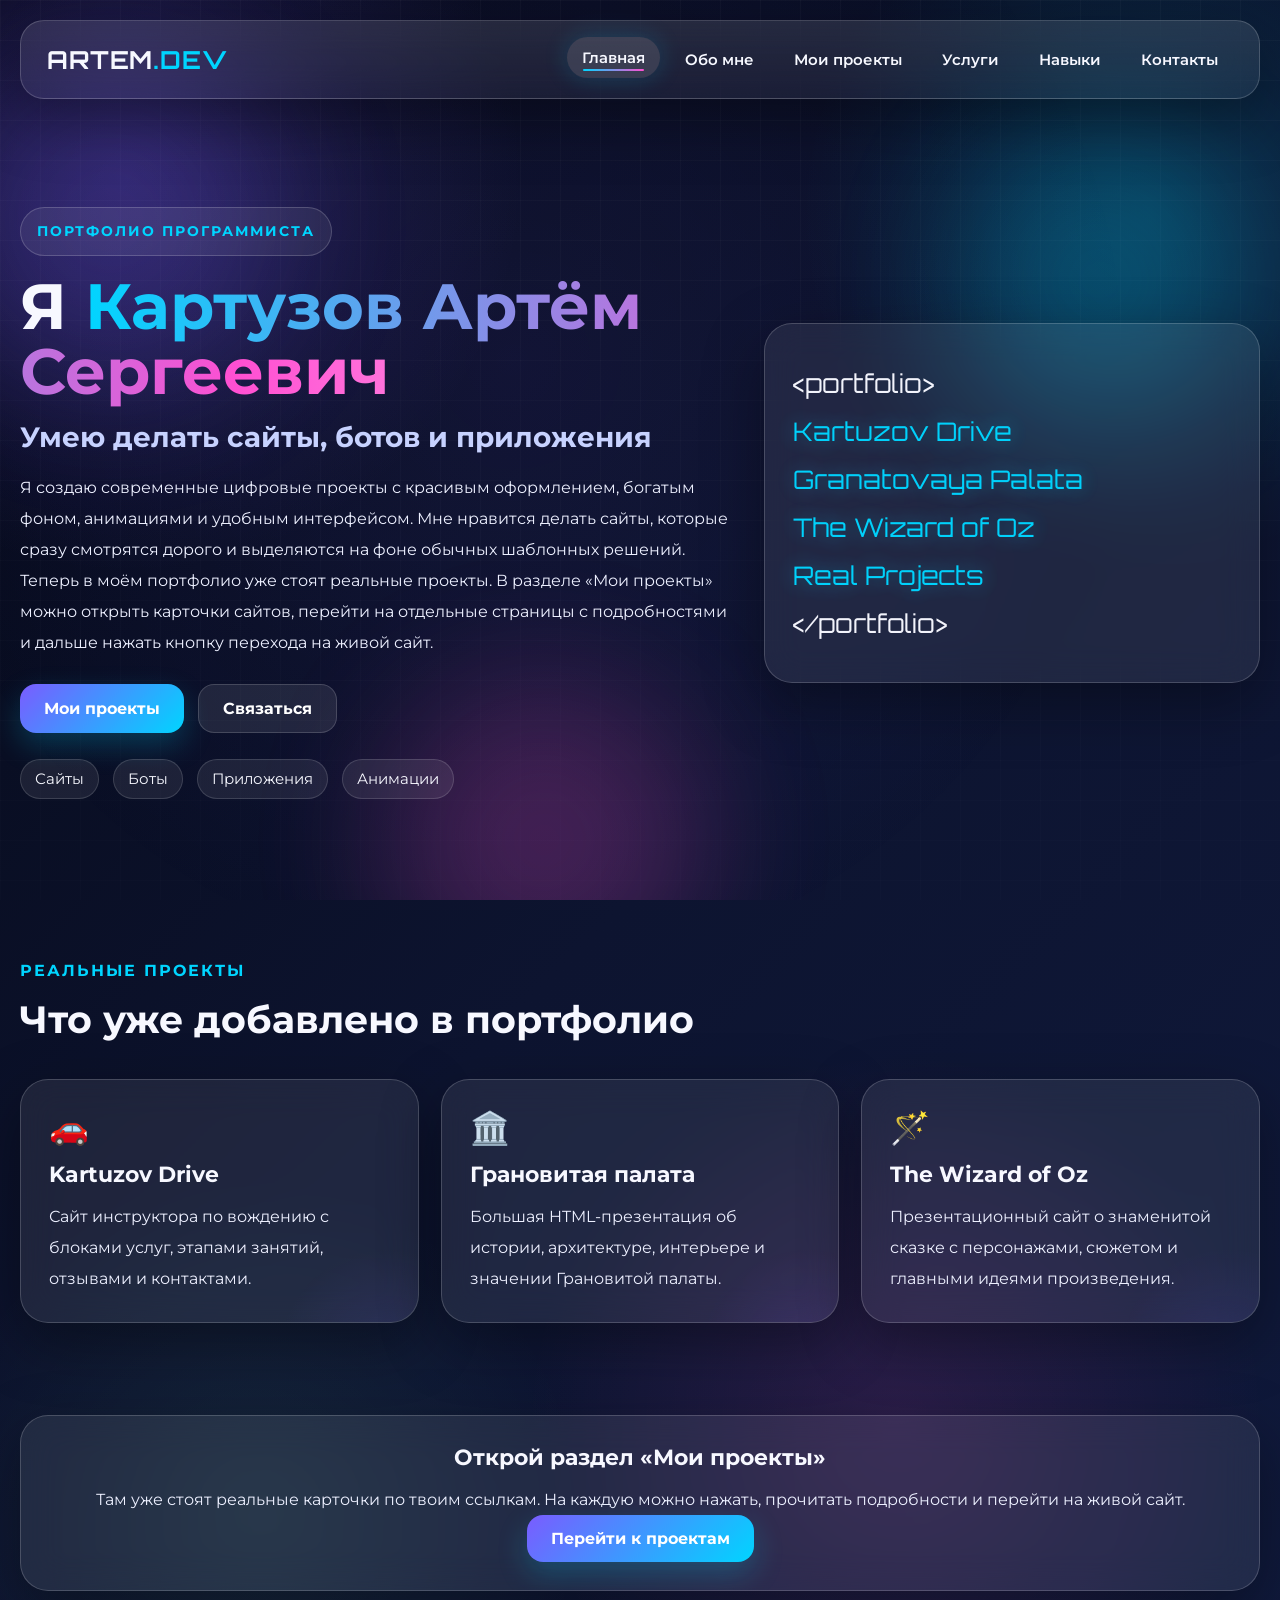
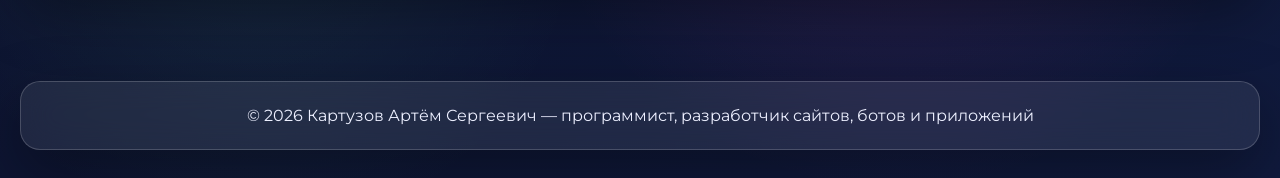
==== commit 7f5cdb2e: "Add files via upload" ====
--- a/index.html
+++ b/index.html
@@ -84,11 +84,11 @@
 .btn:hover{transform:translateY(-4px) scale(1.02)}
 .btn-primary{background:linear-gradient(135deg,var(--accent1),var(--accent2));color:#fff;box-shadow:0 12px 30px rgba(0,213,255,.22)}
 .btn-secondary{background:rgba(255,255,255,.09);color:#fff;border:1px solid rgba(255,255,255,.16)}
-.hero-card,.card,.service-card,.project-card,.detail-card,.cta,.faq-item,.contact-card{
+.hero-card,.card,.service-card,.project-card,.detail-card,.cta,.contact-card{
   border-radius:28px;padding:28px;position:relative;overflow:hidden
 }
 .hero-card{min-height:360px;display:flex;flex-direction:column;justify-content:center;gap:16px}
-.hero-card::before,.project-card::before,.card::before,.service-card::before,.detail-card::before,.faq-item::before,.contact-card::before{
+.hero-card::before,.project-card::before,.card::before,.service-card::before,.detail-card::before,.contact-card::before{
   content:"";position:absolute;inset:auto -20% -60% auto;width:220px;height:220px;border-radius:50%;
   background:radial-gradient(circle, rgba(122,92,255,.12), transparent 70%);pointer-events:none
 }
@@ -98,7 +98,7 @@
 .grid-3,.services-grid{grid-template-columns:repeat(3,1fr)}
 .grid-2,.contact-grid{grid-template-columns:repeat(2,1fr)}
 .projects-grid{grid-template-columns:repeat(3,1fr)}
-.card h3,.service-card h3,.project-card h2,.detail-card h2,.faq-item h3,.cta h2{margin-bottom:14px;font-size:1.35rem}
+.card h3,.service-card h3,.project-card h2,.detail-card h2,.cta h2{margin-bottom:14px;font-size:1.35rem}
 .section-title{margin-top:92px;margin-bottom:20px}
 .section-title p{color:var(--accent2);letter-spacing:2px;font-weight:700;margin-bottom:10px}
 .section-title h2{font-size:clamp(2rem,3vw,3.1rem)}
@@ -155,7 +155,7 @@
 }
 @media (max-width:640px){
   .hero h1,.page-hero h1{font-size:2.1rem}
-  .hero-card,.card,.service-card,.project-card,.detail-card,.cta,.faq-item,.contact-card,.timeline-item{padding:22px}
+  .hero-card,.card,.service-card,.project-card,.detail-card,.cta,.contact-card,.timeline-item{padding:22px}
   .timeline-item{grid-template-columns:1fr}
 }
 </style>
@@ -181,7 +181,7 @@
       <h1>Я <span>Картузов Артём Сергеевич</span></h1>
       <h2>Умею делать сайты, ботов и приложения</h2>
       <p>Я создаю современные цифровые проекты с красивым оформлением, богатым фоном, анимациями и удобным интерфейсом. Мне нравится делать сайты, которые сразу смотрятся дорого и выделяются на фоне обычных шаблонных решений.</p>
-      <p>Для меня важно не просто написать код, а собрать полноценный образ проекта: структура, цвета, свет, карточки, кнопки, атмосфера, логика блоков и понятная навигация. Когда всё это работает вместе, сайт выглядит значительно сильнее.</p>
+      <p>Теперь в моём портфолио уже стоят реальные проекты. В разделе «Мои проекты» можно открыть карточки сайтов, перейти на отдельные страницы с подробностями и дальше нажать кнопку перехода на живой сайт.</p>
       <div class="hero-buttons">
         <a href="projects.html" class="btn btn-primary">Мои проекты</a>
         <a href="contacts.html" class="btn btn-secondary">Связаться</a>
@@ -191,26 +191,25 @@
       </div>
     </div>
     <div class="hero-card glass floating">
-      <div class="code-line">&lt;developer&gt;</div>
-      <div class="code-line accent">Frontend</div>
-      <div class="code-line accent">Landing Pages</div>
-      <div class="code-line accent">Web Apps</div>
-      <div class="code-line accent">Telegram Bots</div>
-      <div class="code-line accent">Premium Design</div>
-      <div class="code-line">&lt;/developer&gt;</div>
+      <div class="code-line">&lt;portfolio&gt;</div>
+      <div class="code-line accent">Kartuzov Drive</div>
+      <div class="code-line accent">Granatovaya Palata</div>
+      <div class="code-line accent">The Wizard of Oz</div>
+      <div class="code-line accent">Real Projects</div>
+      <div class="code-line">&lt;/portfolio&gt;</div>
     </div>
   </section>
 
-  <section class="section-title reveal"><p>ОСНОВНЫЕ НАПРАВЛЕНИЯ</p><h2>Что я делаю</h2></section>
+  <section class="section-title reveal"><p>РЕАЛЬНЫЕ ПРОЕКТЫ</p><h2>Что уже добавлено в портфолио</h2></section>
   <section class="grid-3 reveal">
-    <div class="card glass hover-lift"><div class="icon">🌐</div><h3>Разработка сайтов</h3><p>Создаю лендинги, многостраничные сайты, визитки и красивые презентационные проекты с анимациями и современной подачей.</p></div>
-    <div class="card glass hover-lift"><div class="icon">🤖</div><h3>Разработка ботов</h3><p>Делаю ботов для Telegram и других задач: автоматизация, заявки, команды, уведомления, вывод информации и удобная логика.</p></div>
-    <div class="card glass hover-lift"><div class="icon">📱</div><h3>Приложения и сервисы</h3><p>Собираю интерфейсы и веб-приложения, где важны удобство, структура, скорость и красивый внешний вид.</p></div>
+    <div class="card glass hover-lift"><div class="icon">🚗</div><h3>Kartuzov Drive</h3><p>Сайт инструктора по вождению с блоками услуг, этапами занятий, отзывами и контактами.</p></div>
+    <div class="card glass hover-lift"><div class="icon">🏛️</div><h3>Грановитая палата</h3><p>Большая HTML-презентация об истории, архитектуре, интерьере и значении Грановитой палаты.</p></div>
+    <div class="card glass hover-lift"><div class="icon">🪄</div><h3>The Wizard of Oz</h3><p>Презентационный сайт о знаменитой сказке с персонажами, сюжетом и главными идеями произведения.</p></div>
   </section>
 
   <section class="cta glass reveal">
-    <h2>Открой мой раздел с проектами</h2>
-    <p>Я сделал отдельный раздел, где собраны сайты в виде карточек. На каждую карточку можно нажать и открыть отдельную страницу с подробным описанием сайта и кнопкой перехода.</p>
+    <h2>Открой раздел «Мои проекты»</h2>
+    <p>Там уже стоят реальные карточки по твоим ссылкам. На каждую можно нажать, прочитать подробности и перейти на живой сайт.</p>
     <a href="projects.html" class="btn btn-primary">Перейти к проектам</a>
   </section>
 </main>
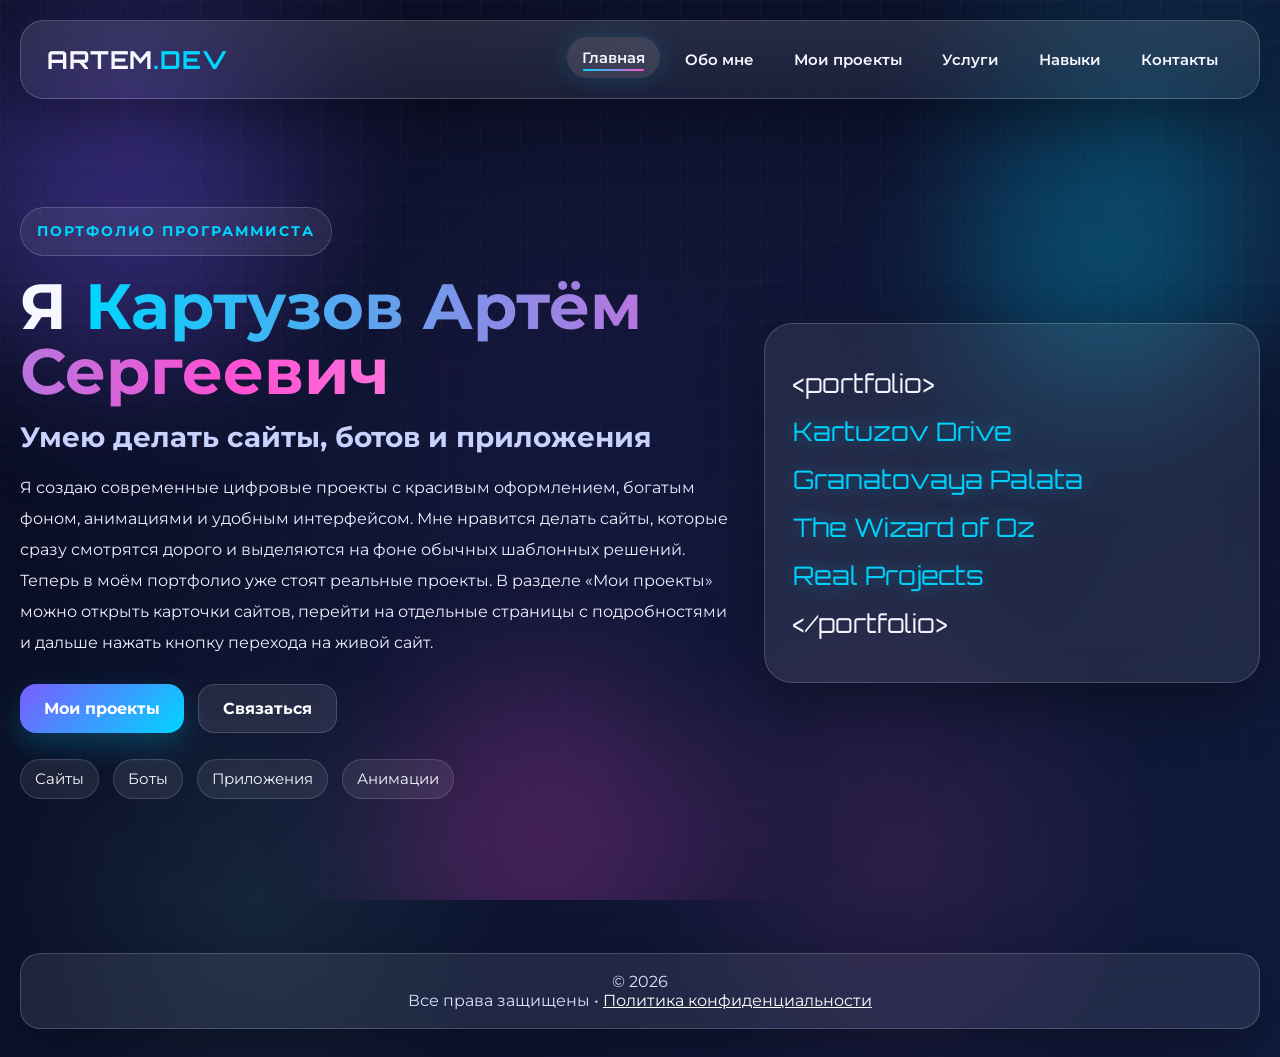
==== commit dcf8f6ab: "Add files via upload" ====
--- a/index.html
+++ b/index.html
@@ -75,7 +75,7 @@
   -webkit-background-clip:text;-webkit-text-fill-color:transparent;background-size:250% auto;animation:shine 6s linear infinite
 }
 .hero h2{font-size:clamp(1.2rem,2.2vw,2rem);color:var(--muted);margin-bottom:18px}
-p,.lead,.card p,.service-card p,.project-card p,.timeline-item p,.detail-list li,.cta p{font-size:1.02rem;line-height:1.9;color:#edf0ff}
+p,.lead,.card p,.service-card p,.project-card p,.timeline-item p,.detail-list li,.cta p,.policy-card li{font-size:1.02rem;line-height:1.9;color:#edf0ff}
 .hero-buttons,.chip-row{display:flex;gap:14px;flex-wrap:wrap;margin-top:26px}
 .btn{
   display:inline-flex;align-items:center;justify-content:center;gap:8px;text-decoration:none;padding:14px 24px;border-radius:16px;
@@ -84,21 +84,22 @@
 .btn:hover{transform:translateY(-4px) scale(1.02)}
 .btn-primary{background:linear-gradient(135deg,var(--accent1),var(--accent2));color:#fff;box-shadow:0 12px 30px rgba(0,213,255,.22)}
 .btn-secondary{background:rgba(255,255,255,.09);color:#fff;border:1px solid rgba(255,255,255,.16)}
-.hero-card,.card,.service-card,.project-card,.detail-card,.cta,.contact-card{
+.hero-card,.card,.service-card,.project-card,.detail-card,.contact-card,.policy-card{
   border-radius:28px;padding:28px;position:relative;overflow:hidden
 }
 .hero-card{min-height:360px;display:flex;flex-direction:column;justify-content:center;gap:16px}
-.hero-card::before,.project-card::before,.card::before,.service-card::before,.detail-card::before,.contact-card::before{
+.hero-card::before,.project-card::before,.card::before,.service-card::before,.detail-card::before,.contact-card::before,.policy-card::before{
   content:"";position:absolute;inset:auto -20% -60% auto;width:220px;height:220px;border-radius:50%;
   background:radial-gradient(circle, rgba(122,92,255,.12), transparent 70%);pointer-events:none
 }
 .code-line{font-family:'Orbitron',sans-serif;font-size:clamp(1.2rem,2vw,1.65rem);opacity:.98}
 .code-line.accent{color:var(--accent2);text-shadow:0 0 20px rgba(0,213,255,.45)}
-.grid-3,.grid-2,.projects-grid,.services-grid,.contact-grid{display:grid;gap:22px;margin-top:36px}
+.grid-3,.grid-2,.projects-grid,.services-grid,.contact-grid,.policy-grid{display:grid;gap:22px;margin-top:36px}
 .grid-3,.services-grid{grid-template-columns:repeat(3,1fr)}
 .grid-2,.contact-grid{grid-template-columns:repeat(2,1fr)}
 .projects-grid{grid-template-columns:repeat(3,1fr)}
-.card h3,.service-card h3,.project-card h2,.detail-card h2,.cta h2{margin-bottom:14px;font-size:1.35rem}
+.policy-grid{grid-template-columns:1fr}
+.card h3,.service-card h3,.project-card h2,.detail-card h2,.policy-card h2{margin-bottom:14px;font-size:1.35rem}
 .section-title{margin-top:92px;margin-bottom:20px}
 .section-title p{color:var(--accent2);letter-spacing:2px;font-weight:700;margin-bottom:10px}
 .section-title h2{font-size:clamp(2rem,3vw,3.1rem)}
@@ -123,8 +124,11 @@
 .timeline-list{display:flex;flex-direction:column;gap:20px;margin-top:20px}
 .timeline-item{display:grid;grid-template-columns:90px 1fr;gap:20px;padding:24px;border-radius:24px}
 .timeline-item span{font-size:2rem;font-weight:800;color:var(--accent2)}
-.cta{text-align:center;margin-top:92px}
-.footer{width:min(1260px, calc(100% - 40px));margin:0 auto 28px;border-radius:20px;text-align:center;padding:18px;color:#dbe2ff}
+.footer{
+  width:min(1260px, calc(100% - 40px));margin:0 auto 28px;border-radius:20px;text-align:center;padding:18px;color:#dbe2ff
+}
+.footer-line{display:block}
+.footer a{color:#fff}
 .scroll-top{
   position:fixed;right:20px;bottom:20px;width:56px;height:56px;border:none;border-radius:50%;font-size:1.4rem;cursor:pointer;color:#fff;
   z-index:120;background:linear-gradient(135deg,var(--accent1),var(--accent2));box-shadow:0 10px 30px rgba(0,213,255,.25);
@@ -141,10 +145,11 @@
   border:1px solid rgba(255,255,255,.14)
 }
 .preview-box .big-icon{font-size:5rem}
-.detail-list{margin:16px 0 0 18px}
-.detail-list li{margin-bottom:10px}
+.detail-list,.policy-card ul{margin:16px 0 0 18px}
+.detail-list li,.policy-card li{margin-bottom:10px}
 .contact-list{display:flex;flex-direction:column;gap:14px;margin-top:12px}
 .contact-item{padding:14px 16px;border-radius:18px;background:rgba(255,255,255,.08);border:1px solid rgba(255,255,255,.14)}
+.note{margin-top:24px;padding:18px;border-radius:18px;background:rgba(255,255,255,.06);border:1px solid rgba(255,255,255,.12)}
 @keyframes bgShift{0%{background-position:0% 50%}50%{background-position:100% 50%}100%{background-position:0% 50%}}
 @keyframes floatCard{0%,100%{transform:translateY(0)}50%{transform:translateY(-14px)}}
 @keyframes shine{0%{background-position:0% center}100%{background-position:250% center}}
@@ -155,7 +160,7 @@
 }
 @media (max-width:640px){
   .hero h1,.page-hero h1{font-size:2.1rem}
-  .hero-card,.card,.service-card,.project-card,.detail-card,.cta,.contact-card,.timeline-item{padding:22px}
+  .hero-card,.card,.service-card,.project-card,.detail-card,.contact-card,.policy-card,.timeline-item{padding:22px}
   .timeline-item{grid-template-columns:1fr}
 }
 </style>
@@ -199,24 +204,14 @@
       <div class="code-line">&lt;/portfolio&gt;</div>
     </div>
   </section>
-
-  <section class="section-title reveal"><p>РЕАЛЬНЫЕ ПРОЕКТЫ</p><h2>Что уже добавлено в портфолио</h2></section>
-  <section class="grid-3 reveal">
-    <div class="card glass hover-lift"><div class="icon">🚗</div><h3>Kartuzov Drive</h3><p>Сайт инструктора по вождению с блоками услуг, этапами занятий, отзывами и контактами.</p></div>
-    <div class="card glass hover-lift"><div class="icon">🏛️</div><h3>Грановитая палата</h3><p>Большая HTML-презентация об истории, архитектуре, интерьере и значении Грановитой палаты.</p></div>
-    <div class="card glass hover-lift"><div class="icon">🪄</div><h3>The Wizard of Oz</h3><p>Презентационный сайт о знаменитой сказке с персонажами, сюжетом и главными идеями произведения.</p></div>
-  </section>
-
-  <section class="cta glass reveal">
-    <h2>Открой раздел «Мои проекты»</h2>
-    <p>Там уже стоят реальные карточки по твоим ссылкам. На каждую можно нажать, прочитать подробности и перейти на живой сайт.</p>
-    <a href="projects.html" class="btn btn-primary">Перейти к проектам</a>
-  </section>
 </main>
 
+  
   <footer class="footer glass">
-    <p>© 2026 Картузов Артём Сергеевич — программист, разработчик сайтов, ботов и приложений</p>
+    <span class="footer-line">© 2026</span>
+    <span class="footer-line">Все права защищены • <a href="privacy.html">Политика конфиденциальности</a></span>
   </footer>
+
   <script>
 document.addEventListener('DOMContentLoaded', () => {
   const revealElements = document.querySelectorAll('.reveal');
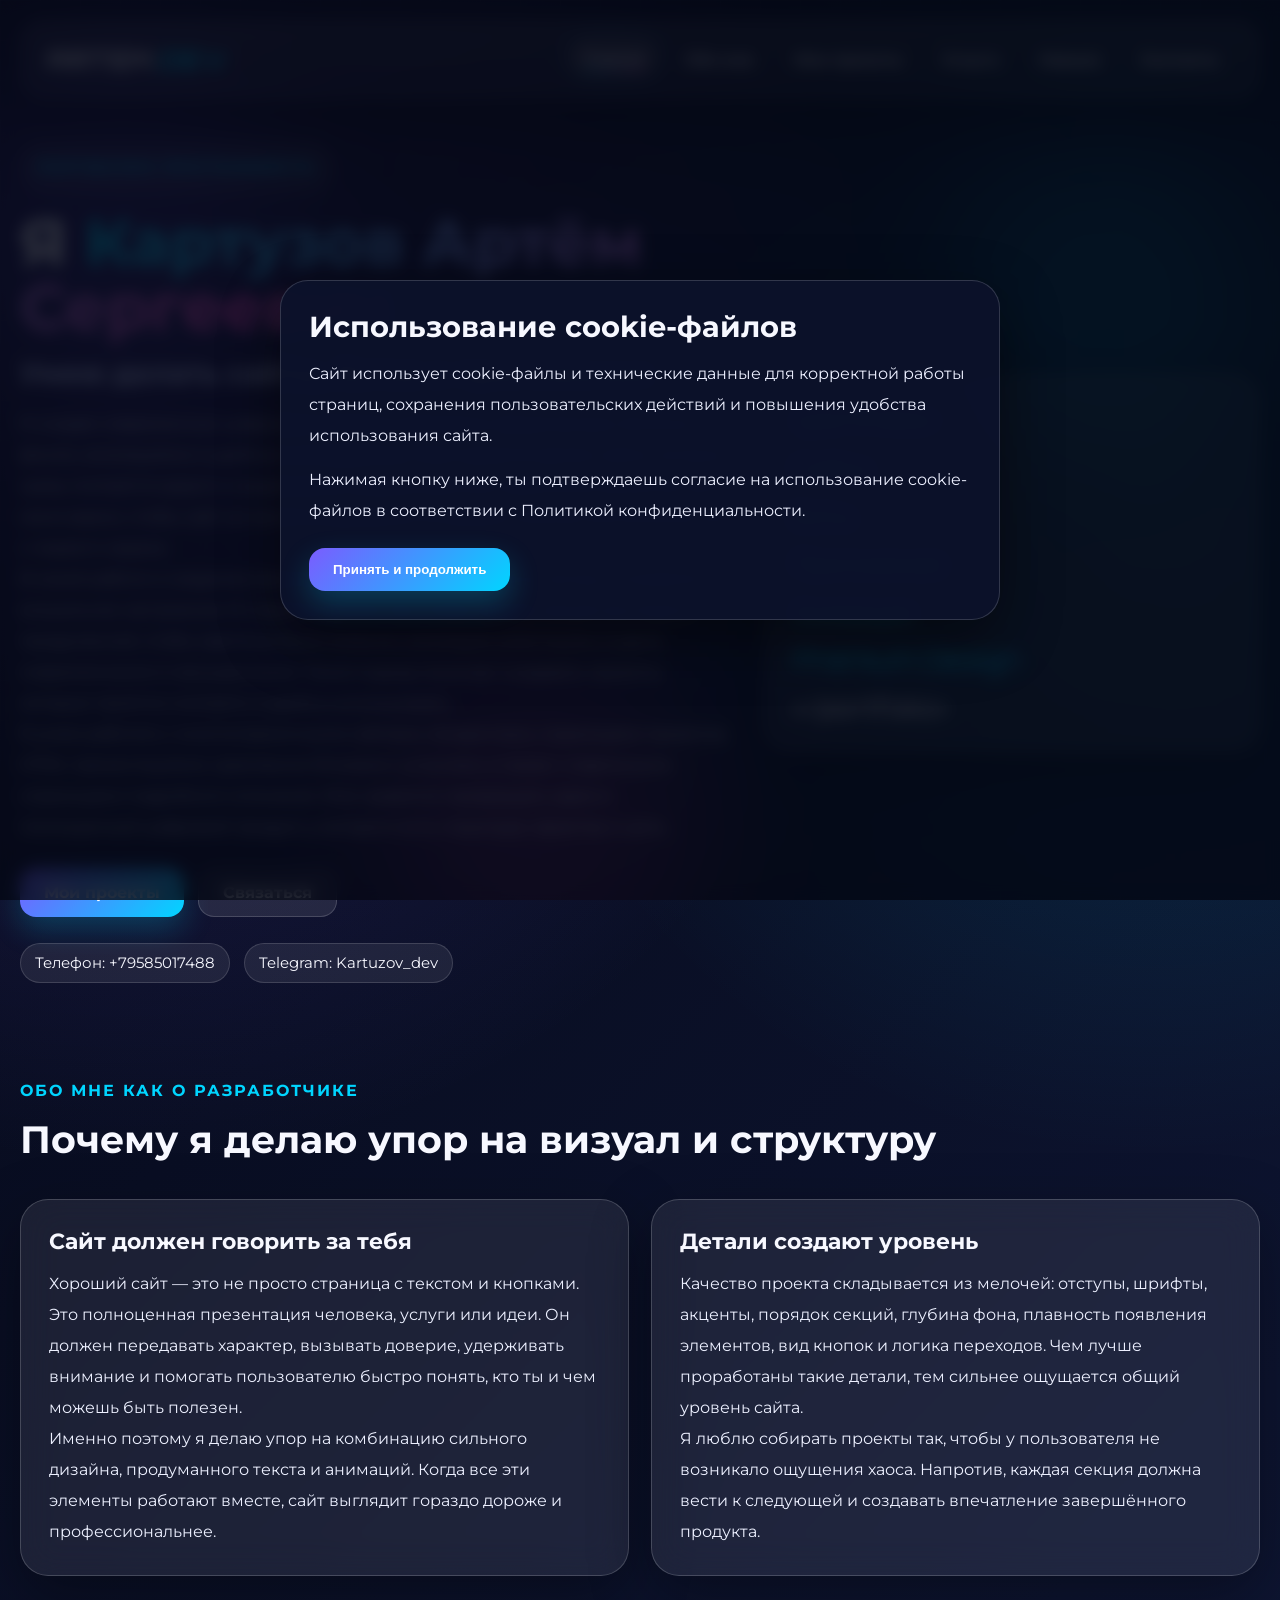
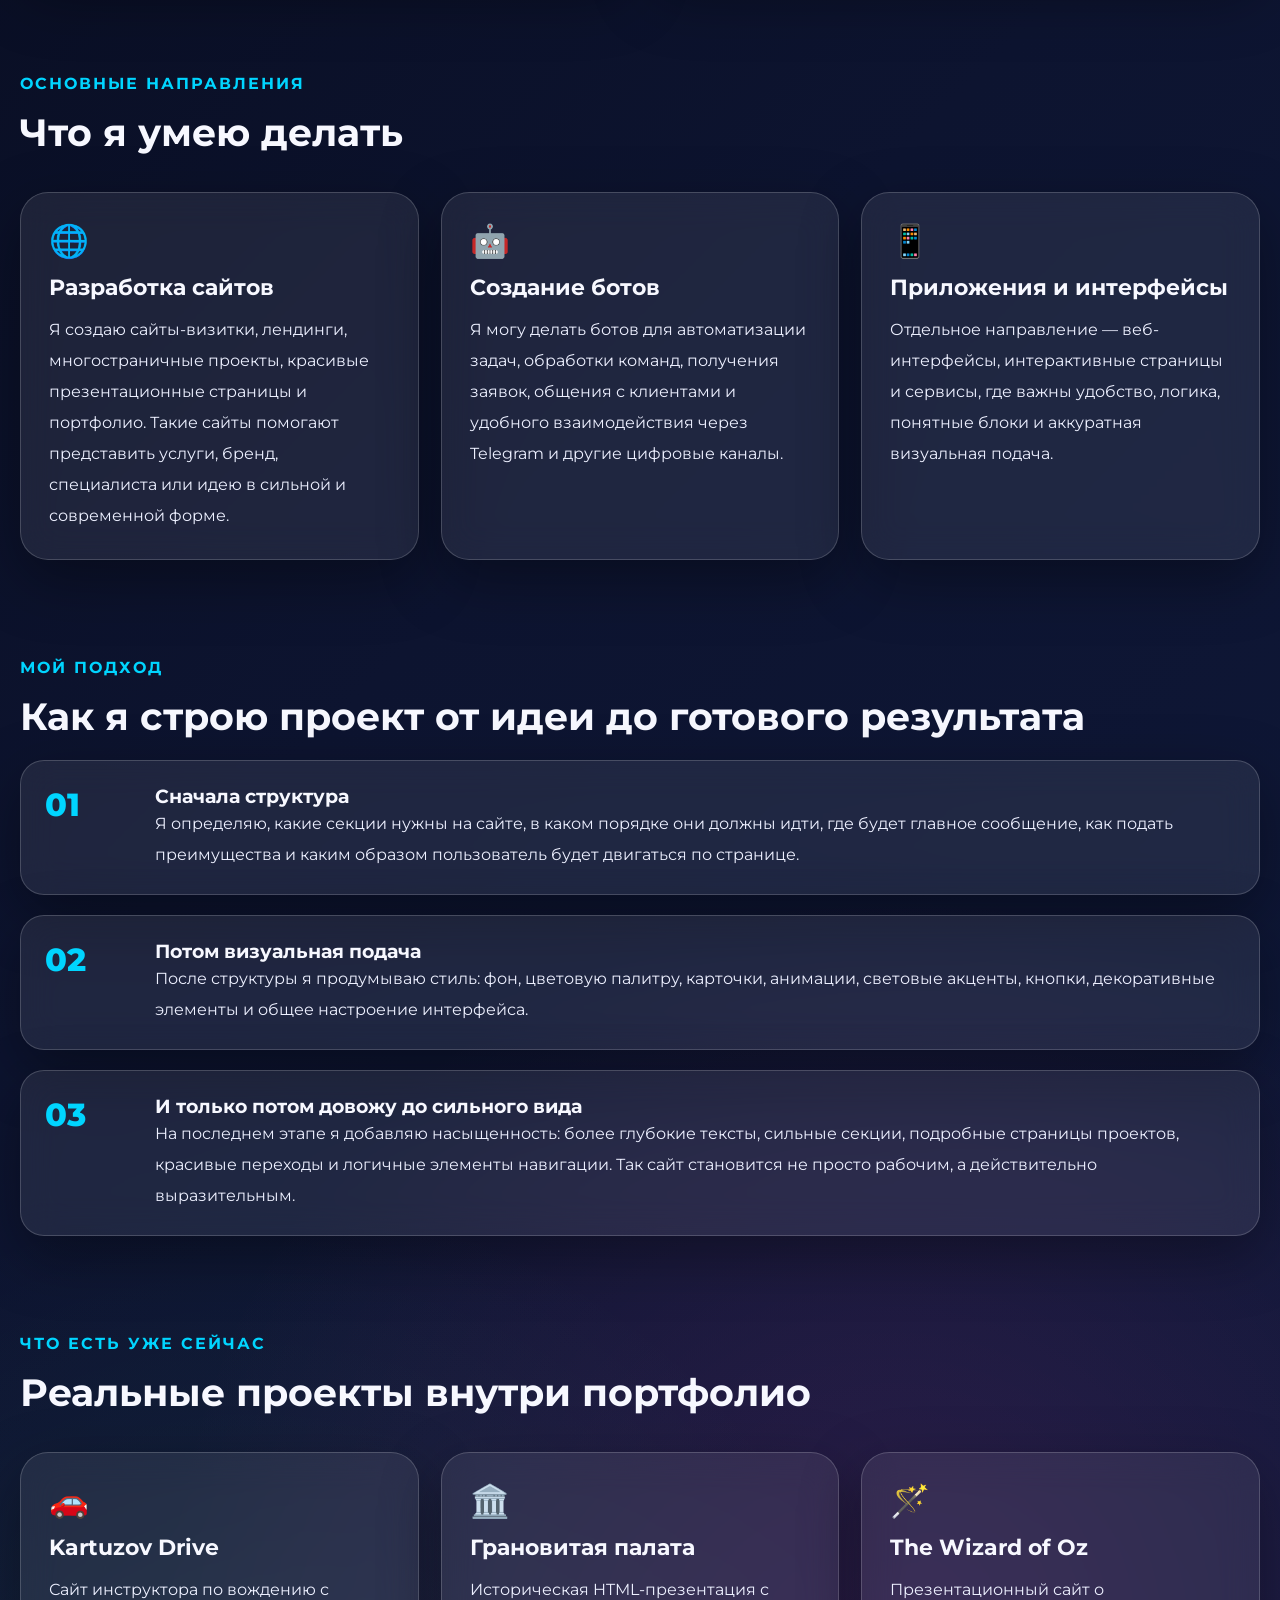
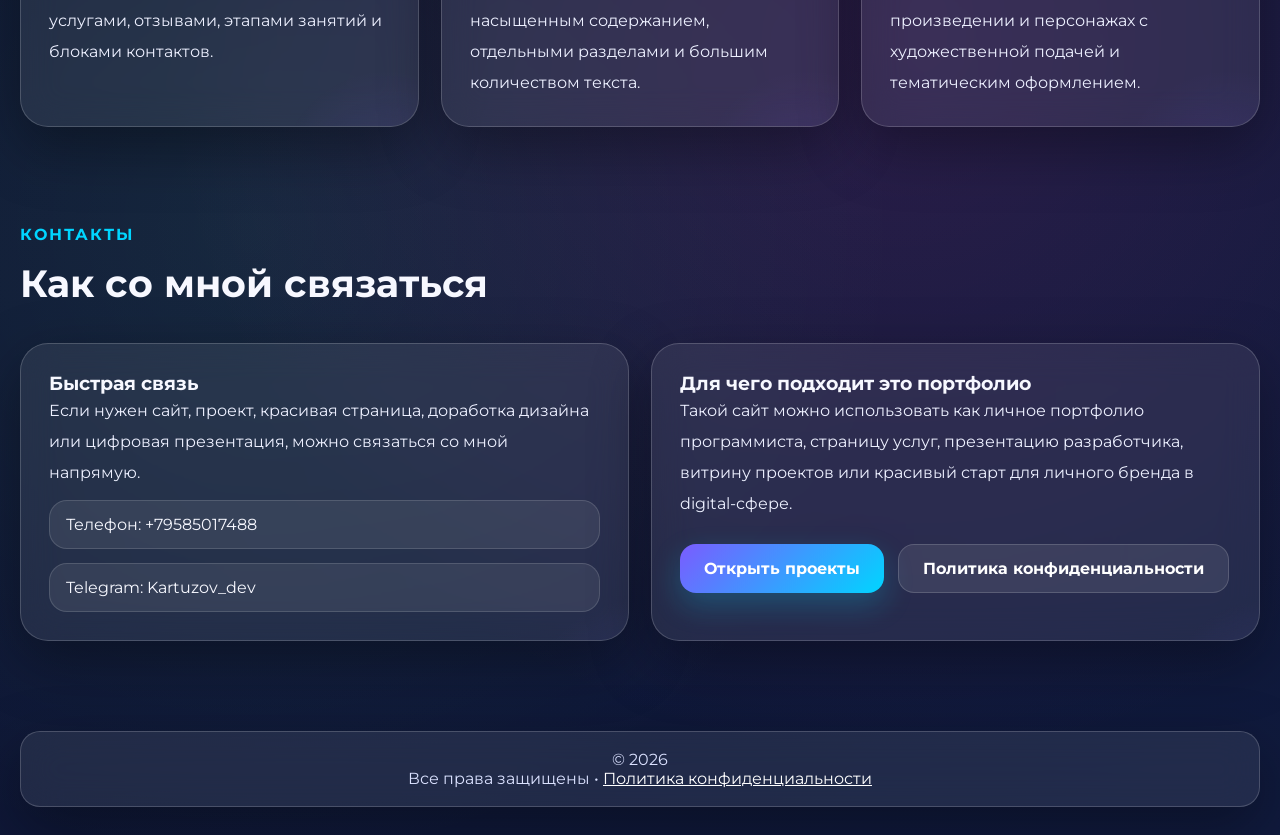
==== commit 9777fe76: "Add files via upload" ====
--- a/index.html
+++ b/index.html
@@ -25,6 +25,7 @@
     linear-gradient(135deg,var(--bg),var(--bg2),var(--bg3));
   color:var(--text);min-height:100vh;overflow-x:hidden
 }
+body.cookies-locked{overflow:hidden}
 .bg-animation{
   position:fixed;inset:0;z-index:-4;
   background:
@@ -75,31 +76,31 @@
   -webkit-background-clip:text;-webkit-text-fill-color:transparent;background-size:250% auto;animation:shine 6s linear infinite
 }
 .hero h2{font-size:clamp(1.2rem,2.2vw,2rem);color:var(--muted);margin-bottom:18px}
-p,.lead,.card p,.service-card p,.project-card p,.timeline-item p,.detail-list li,.cta p,.policy-card li{font-size:1.02rem;line-height:1.9;color:#edf0ff}
-.hero-buttons,.chip-row{display:flex;gap:14px;flex-wrap:wrap;margin-top:26px}
+p,.lead,.card p,.service-card p,.project-card p,.timeline-item p,.detail-list li,.policy-card li,.feature-card p,.long-card p{font-size:1.02rem;line-height:1.9;color:#edf0ff}
+.hero-buttons,.chip-row,.info-pills{display:flex;gap:14px;flex-wrap:wrap;margin-top:26px}
 .btn{
   display:inline-flex;align-items:center;justify-content:center;gap:8px;text-decoration:none;padding:14px 24px;border-radius:16px;
-  font-weight:700;transition:transform .35s ease, box-shadow .35s ease, background .35s ease
+  font-weight:700;transition:transform .35s ease, box-shadow .35s ease, background .35s ease;border:none;cursor:pointer
 }
 .btn:hover{transform:translateY(-4px) scale(1.02)}
 .btn-primary{background:linear-gradient(135deg,var(--accent1),var(--accent2));color:#fff;box-shadow:0 12px 30px rgba(0,213,255,.22)}
 .btn-secondary{background:rgba(255,255,255,.09);color:#fff;border:1px solid rgba(255,255,255,.16)}
-.hero-card,.card,.service-card,.project-card,.detail-card,.contact-card,.policy-card{
+.hero-card,.card,.service-card,.project-card,.detail-card,.contact-card,.policy-card,.feature-card,.long-card{
   border-radius:28px;padding:28px;position:relative;overflow:hidden
 }
 .hero-card{min-height:360px;display:flex;flex-direction:column;justify-content:center;gap:16px}
-.hero-card::before,.project-card::before,.card::before,.service-card::before,.detail-card::before,.contact-card::before,.policy-card::before{
+.hero-card::before,.project-card::before,.card::before,.service-card::before,.detail-card::before,.contact-card::before,.policy-card::before,.feature-card::before,.long-card::before{
   content:"";position:absolute;inset:auto -20% -60% auto;width:220px;height:220px;border-radius:50%;
   background:radial-gradient(circle, rgba(122,92,255,.12), transparent 70%);pointer-events:none
 }
 .code-line{font-family:'Orbitron',sans-serif;font-size:clamp(1.2rem,2vw,1.65rem);opacity:.98}
 .code-line.accent{color:var(--accent2);text-shadow:0 0 20px rgba(0,213,255,.45)}
-.grid-3,.grid-2,.projects-grid,.services-grid,.contact-grid,.policy-grid{display:grid;gap:22px;margin-top:36px}
-.grid-3,.services-grid{grid-template-columns:repeat(3,1fr)}
-.grid-2,.contact-grid{grid-template-columns:repeat(2,1fr)}
+.grid-3,.grid-2,.projects-grid,.services-grid,.contact-grid,.policy-grid,.feature-grid,.long-grid{display:grid;gap:22px;margin-top:36px}
+.grid-3,.services-grid,.feature-grid{grid-template-columns:repeat(3,1fr)}
+.grid-2,.contact-grid,.long-grid{grid-template-columns:repeat(2,1fr)}
 .projects-grid{grid-template-columns:repeat(3,1fr)}
 .policy-grid{grid-template-columns:1fr}
-.card h3,.service-card h3,.project-card h2,.detail-card h2,.policy-card h2{margin-bottom:14px;font-size:1.35rem}
+.card h3,.service-card h3,.project-card h2,.detail-card h2,.policy-card h2,.feature-card h3,.long-card h3{margin-bottom:14px;font-size:1.35rem}
 .section-title{margin-top:92px;margin-bottom:20px}
 .section-title p{color:var(--accent2);letter-spacing:2px;font-weight:700;margin-bottom:10px}
 .section-title h2{font-size:clamp(2rem,3vw,3.1rem)}
@@ -150,17 +151,29 @@
 .contact-list{display:flex;flex-direction:column;gap:14px;margin-top:12px}
 .contact-item{padding:14px 16px;border-radius:18px;background:rgba(255,255,255,.08);border:1px solid rgba(255,255,255,.14)}
 .note{margin-top:24px;padding:18px;border-radius:18px;background:rgba(255,255,255,.06);border:1px solid rgba(255,255,255,.12)}
+.cookie-overlay{
+  position:fixed;inset:0;background:rgba(4,8,20,.82);backdrop-filter:blur(8px);display:none;
+  align-items:center;justify-content:center;z-index:1000;padding:20px
+}
+.cookie-overlay.show{display:flex}
+.cookie-box{
+  width:min(720px,100%);padding:28px;border-radius:28px;background:rgba(12,18,44,.95);
+  border:1px solid rgba(255,255,255,.16);box-shadow:0 20px 60px rgba(0,0,0,.45)
+}
+.cookie-box h2{margin-bottom:14px;font-size:1.8rem}
+.cookie-box p{margin-bottom:14px}
+.cookie-box .btn{margin-top:8px}
 @keyframes bgShift{0%{background-position:0% 50%}50%{background-position:100% 50%}100%{background-position:0% 50%}}
 @keyframes floatCard{0%,100%{transform:translateY(0)}50%{transform:translateY(-14px)}}
 @keyframes shine{0%{background-position:0% center}100%{background-position:250% center}}
 @keyframes floatOrb{0%,100%{transform:translate(0,0) scale(1)}50%{transform:translate(35px,-30px) scale(1.08)}}
 @media (max-width:1100px){
-  .hero,.detail-hero,.grid-3,.grid-2,.projects-grid,.services-grid,.contact-grid{grid-template-columns:1fr}
+  .hero,.detail-hero,.grid-3,.grid-2,.projects-grid,.services-grid,.contact-grid,.feature-grid,.long-grid{grid-template-columns:1fr}
   .header{flex-direction:column;gap:14px}.hero{min-height:auto;padding-top:26px}
 }
 @media (max-width:640px){
   .hero h1,.page-hero h1{font-size:2.1rem}
-  .hero-card,.card,.service-card,.project-card,.detail-card,.contact-card,.policy-card,.timeline-item{padding:22px}
+  .hero-card,.card,.service-card,.project-card,.detail-card,.contact-card,.policy-card,.timeline-item,.feature-card,.long-card,.cookie-box{padding:22px}
   .timeline-item{grid-template-columns:1fr}
 }
 </style>
@@ -185,23 +198,111 @@
       <p class="hero-badge">ПОРТФОЛИО ПРОГРАММИСТА</p>
       <h1>Я <span>Картузов Артём Сергеевич</span></h1>
       <h2>Умею делать сайты, ботов и приложения</h2>
-      <p>Я создаю современные цифровые проекты с красивым оформлением, богатым фоном, анимациями и удобным интерфейсом. Мне нравится делать сайты, которые сразу смотрятся дорого и выделяются на фоне обычных шаблонных решений.</p>
-      <p>Теперь в моём портфолио уже стоят реальные проекты. В разделе «Мои проекты» можно открыть карточки сайтов, перейти на отдельные страницы с подробностями и дальше нажать кнопку перехода на живой сайт.</p>
+      <p>Я создаю современные цифровые проекты с красивым оформлением, богатым фоном, анимациями и удобным интерфейсом. Мне нравится делать сайты, которые сразу смотрятся дорого и выделяются на фоне обычных шаблонных решений. Для меня важно, чтобы сайт не просто открывался, а создавал сильное впечатление уже с первого экрана.</p>
+      <p>В своей работе я соединяю верстку, анимации, подачу текста, логику интерфейса и визуальное настроение. Я стараюсь делать так, чтобы каждая секция выглядела продуманной, чтобы карточки были живыми, анимации уместными, а цвета современными и насыщенными. Такой подход помогает создавать проекты, которые приятно смотреть и удобно использовать.</p>
+      <p>Я умею работать с многостраничными сайтами, лендингами, страницами проектов, HTML-презентациями, красивыми блоками с услугами, а также с отдельными страницами подробного описания. Мне нравится превращать идею в полноценный цифровой продукт, у которого есть структура, характер и цель.</p>
       <div class="hero-buttons">
         <a href="projects.html" class="btn btn-primary">Мои проекты</a>
         <a href="contacts.html" class="btn btn-secondary">Связаться</a>
       </div>
-      <div class="chip-row">
-        <span class="tag">Сайты</span><span class="tag">Боты</span><span class="tag">Приложения</span><span class="tag">Анимации</span>
+      <div class="info-pills">
+        <span class="tag">Телефон: +79585017488</span>
+        <span class="tag">Telegram: Kartuzov_dev</span>
       </div>
     </div>
     <div class="hero-card glass floating">
       <div class="code-line">&lt;portfolio&gt;</div>
-      <div class="code-line accent">Kartuzov Drive</div>
-      <div class="code-line accent">Granatovaya Palata</div>
-      <div class="code-line accent">The Wizard of Oz</div>
-      <div class="code-line accent">Real Projects</div>
+      <div class="code-line accent">Сайты</div>
+      <div class="code-line accent">Боты</div>
+      <div class="code-line accent">Приложения</div>
+      <div class="code-line accent">Анимации</div>
+      <div class="code-line accent">Premium Design</div>
       <div class="code-line">&lt;/portfolio&gt;</div>
+    </div>
+  </section>
+
+  <section class="section-title reveal"><p>ОБО МНЕ КАК О РАЗРАБОТЧИКЕ</p><h2>Почему я делаю упор на визуал и структуру</h2></section>
+  <section class="long-grid reveal">
+    <div class="long-card glass hover-lift">
+      <h3>Сайт должен говорить за тебя</h3>
+      <p>Хороший сайт — это не просто страница с текстом и кнопками. Это полноценная презентация человека, услуги или идеи. Он должен передавать характер, вызывать доверие, удерживать внимание и помогать пользователю быстро понять, кто ты и чем можешь быть полезен.</p>
+      <p>Именно поэтому я делаю упор на комбинацию сильного дизайна, продуманного текста и анимаций. Когда все эти элементы работают вместе, сайт выглядит гораздо дороже и профессиональнее.</p>
+    </div>
+    <div class="long-card glass hover-lift">
+      <h3>Детали создают уровень</h3>
+      <p>Качество проекта складывается из мелочей: отступы, шрифты, акценты, порядок секций, глубина фона, плавность появления элементов, вид кнопок и логика переходов. Чем лучше проработаны такие детали, тем сильнее ощущается общий уровень сайта.</p>
+      <p>Я люблю собирать проекты так, чтобы у пользователя не возникало ощущения хаоса. Напротив, каждая секция должна вести к следующей и создавать впечатление завершённого продукта.</p>
+    </div>
+  </section>
+
+  <section class="section-title reveal"><p>ОСНОВНЫЕ НАПРАВЛЕНИЯ</p><h2>Что я умею делать</h2></section>
+  <section class="feature-grid reveal">
+    <div class="feature-card glass hover-lift">
+      <div class="icon">🌐</div>
+      <h3>Разработка сайтов</h3>
+      <p>Я создаю сайты-визитки, лендинги, многостраничные проекты, красивые презентационные страницы и портфолио. Такие сайты помогают представить услуги, бренд, специалиста или идею в сильной и современной форме.</p>
+    </div>
+    <div class="feature-card glass hover-lift">
+      <div class="icon">🤖</div>
+      <h3>Создание ботов</h3>
+      <p>Я могу делать ботов для автоматизации задач, обработки команд, получения заявок, общения с клиентами и удобного взаимодействия через Telegram и другие цифровые каналы.</p>
+    </div>
+    <div class="feature-card glass hover-lift">
+      <div class="icon">📱</div>
+      <h3>Приложения и интерфейсы</h3>
+      <p>Отдельное направление — веб-интерфейсы, интерактивные страницы и сервисы, где важны удобство, логика, понятные блоки и аккуратная визуальная подача.</p>
+    </div>
+  </section>
+
+  <section class="section-title reveal"><p>МОЙ ПОДХОД</p><h2>Как я строю проект от идеи до готового результата</h2></section>
+  <section class="timeline-list reveal">
+    <div class="timeline-item glass hover-lift">
+      <span>01</span>
+      <div>
+        <h3>Сначала структура</h3>
+        <p>Я определяю, какие секции нужны на сайте, в каком порядке они должны идти, где будет главное сообщение, как подать преимущества и каким образом пользователь будет двигаться по странице.</p>
+      </div>
+    </div>
+    <div class="timeline-item glass hover-lift">
+      <span>02</span>
+      <div>
+        <h3>Потом визуальная подача</h3>
+        <p>После структуры я продумываю стиль: фон, цветовую палитру, карточки, анимации, световые акценты, кнопки, декоративные элементы и общее настроение интерфейса.</p>
+      </div>
+    </div>
+    <div class="timeline-item glass hover-lift">
+      <span>03</span>
+      <div>
+        <h3>И только потом довожу до сильного вида</h3>
+        <p>На последнем этапе я добавляю насыщенность: более глубокие тексты, сильные секции, подробные страницы проектов, красивые переходы и логичные элементы навигации. Так сайт становится не просто рабочим, а действительно выразительным.</p>
+      </div>
+    </div>
+  </section>
+
+  <section class="section-title reveal"><p>ЧТО ЕСТЬ УЖЕ СЕЙЧАС</p><h2>Реальные проекты внутри портфолио</h2></section>
+  <section class="grid-3 reveal">
+    <div class="card glass hover-lift"><div class="icon">🚗</div><h3>Kartuzov Drive</h3><p>Сайт инструктора по вождению с услугами, отзывами, этапами занятий и блоками контактов.</p></div>
+    <div class="card glass hover-lift"><div class="icon">🏛️</div><h3>Грановитая палата</h3><p>Историческая HTML-презентация с насыщенным содержанием, отдельными разделами и большим количеством текста.</p></div>
+    <div class="card glass hover-lift"><div class="icon">🪄</div><h3>The Wizard of Oz</h3><p>Презентационный сайт о произведении и персонажах с художественной подачей и тематическим оформлением.</p></div>
+  </section>
+
+  <section class="section-title reveal"><p>КОНТАКТЫ</p><h2>Как со мной связаться</h2></section>
+  <section class="grid-2 reveal">
+    <div class="contact-card glass hover-lift">
+      <h3>Быстрая связь</h3>
+      <p>Если нужен сайт, проект, красивая страница, доработка дизайна или цифровая презентация, можно связаться со мной напрямую.</p>
+      <div class="contact-list">
+        <div class="contact-item">Телефон: +79585017488</div>
+        <div class="contact-item">Telegram: Kartuzov_dev</div>
+      </div>
+    </div>
+    <div class="contact-card glass hover-lift">
+      <h3>Для чего подходит это портфолио</h3>
+      <p>Такой сайт можно использовать как личное портфолио программиста, страницу услуг, презентацию разработчика, витрину проектов или красивый старт для личного бренда в digital-сфере.</p>
+      <div class="hero-buttons">
+        <a href="projects.html" class="btn btn-primary">Открыть проекты</a>
+        <a href="privacy.html" class="btn btn-secondary">Политика конфиденциальности</a>
+      </div>
     </div>
   </section>
 </main>
@@ -211,6 +312,16 @@
     <span class="footer-line">© 2026</span>
     <span class="footer-line">Все права защищены • <a href="privacy.html">Политика конфиденциальности</a></span>
   </footer>
+
+  
+  <div class="cookie-overlay" id="cookieOverlay">
+    <div class="cookie-box">
+      <h2>Использование cookie-файлов</h2>
+      <p>Сайт использует cookie-файлы и технические данные для корректной работы страниц, сохранения пользовательских действий и повышения удобства использования сайта.</p>
+      <p>Нажимая кнопку ниже, ты подтверждаешь согласие на использование cookie-файлов в соответствии с Политикой конфиденциальности.</p>
+      <button class="btn btn-primary" id="acceptCookiesBtn">Принять и продолжить</button>
+    </div>
+  </div>
 
   <script>
 document.addEventListener('DOMContentLoaded', () => {
@@ -249,6 +360,36 @@
     toggleButton();
     window.addEventListener('scroll', toggleButton);
     scrollTopBtn.addEventListener('click', () => window.scrollTo({ top: 0, behavior: 'smooth' }));
+  }
+
+  document.querySelectorAll('a[href]').forEach(link => {
+    link.addEventListener('click', () => {
+      try {
+        const url = new URL(link.href, window.location.href);
+        const sameOrigin = url.origin === window.location.origin;
+        const isHtml = url.pathname.endsWith('.html') || url.pathname === '/' || url.pathname === '';
+        if (sameOrigin && isHtml) sessionStorage.setItem('skipCookieOnce', '1');
+      } catch (e) {}
+    });
+  });
+
+  const cookieOverlay = document.getElementById('cookieOverlay');
+  const acceptCookiesBtn = document.getElementById('acceptCookiesBtn');
+  const shouldSkipCookie = sessionStorage.getItem('skipCookieOnce') === '1';
+
+  if (cookieOverlay && !shouldSkipCookie) {
+    cookieOverlay.classList.add('show');
+    document.body.classList.add('cookies-locked');
+  }
+  if (shouldSkipCookie) {
+    sessionStorage.removeItem('skipCookieOnce');
+  }
+
+  if (acceptCookiesBtn && cookieOverlay) {
+    acceptCookiesBtn.addEventListener('click', () => {
+      cookieOverlay.classList.remove('show');
+      document.body.classList.remove('cookies-locked');
+    });
   }
 
   const createParticle = () => {
